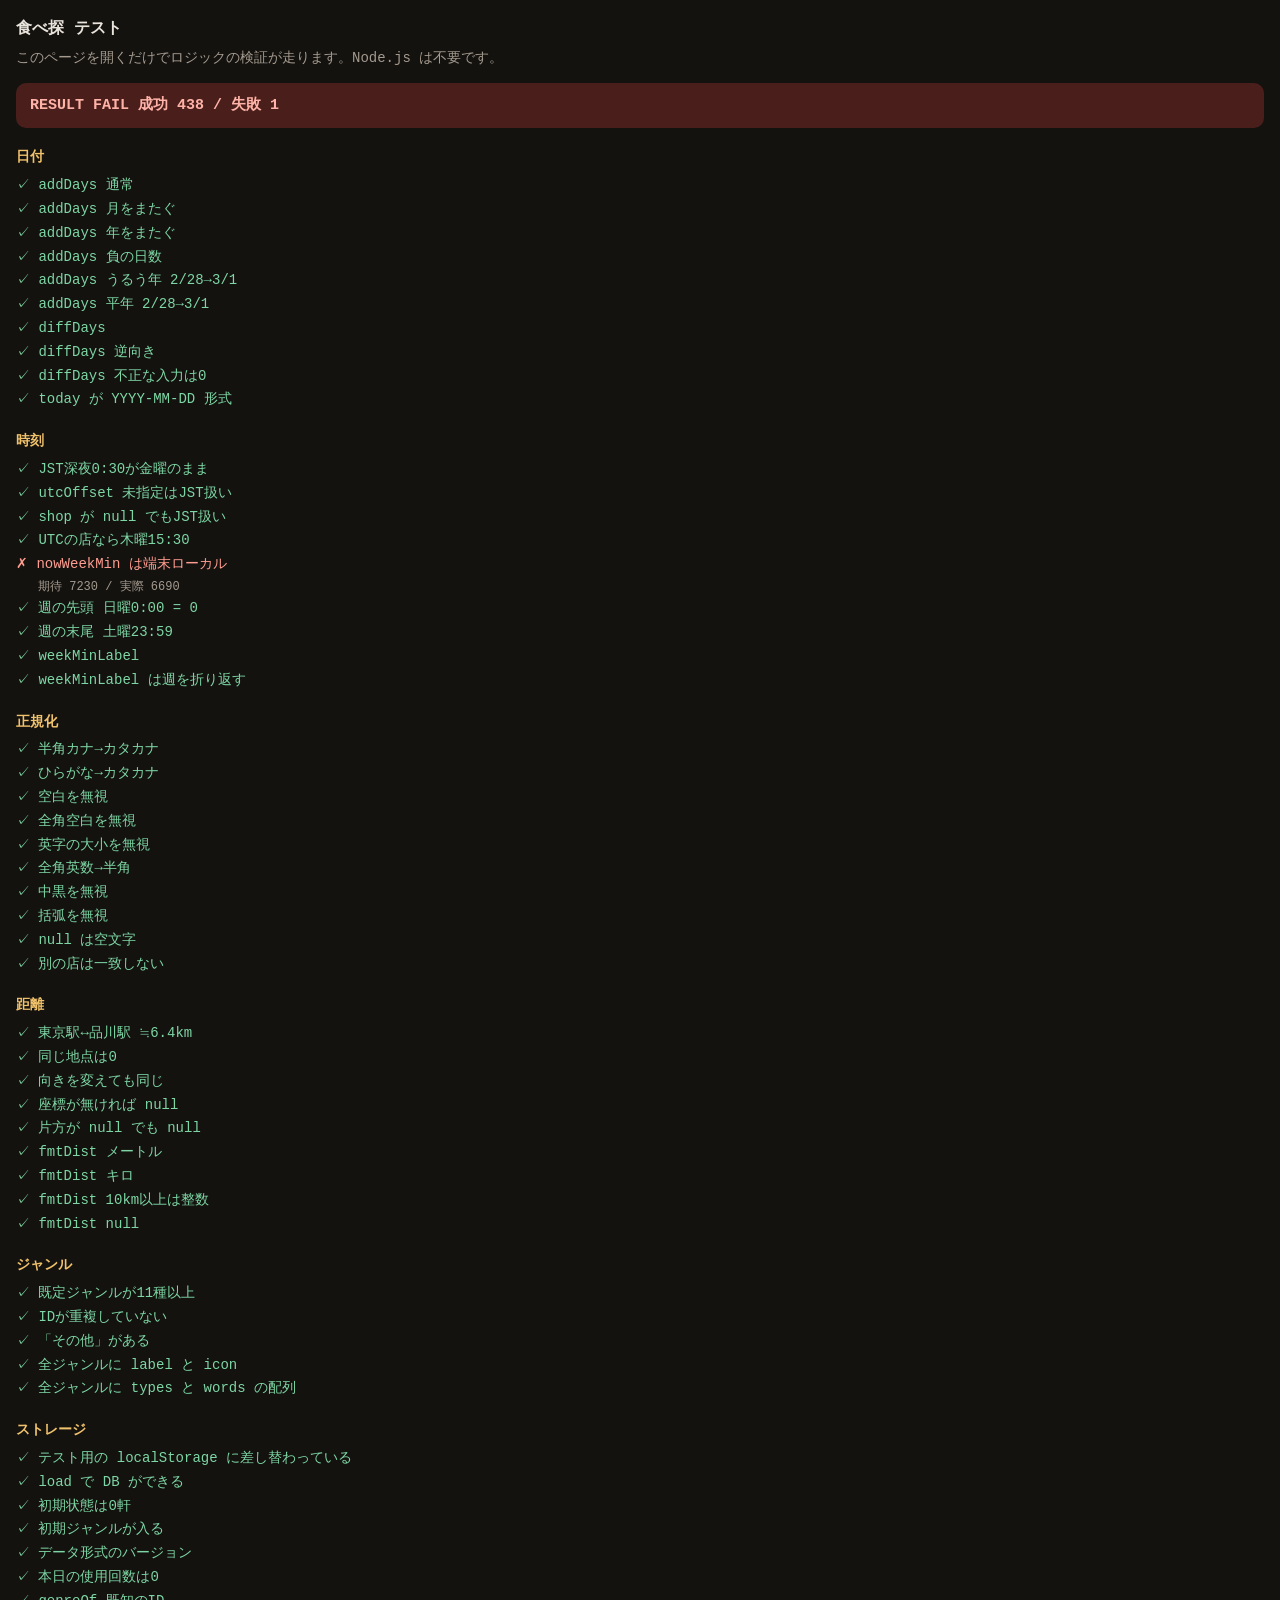
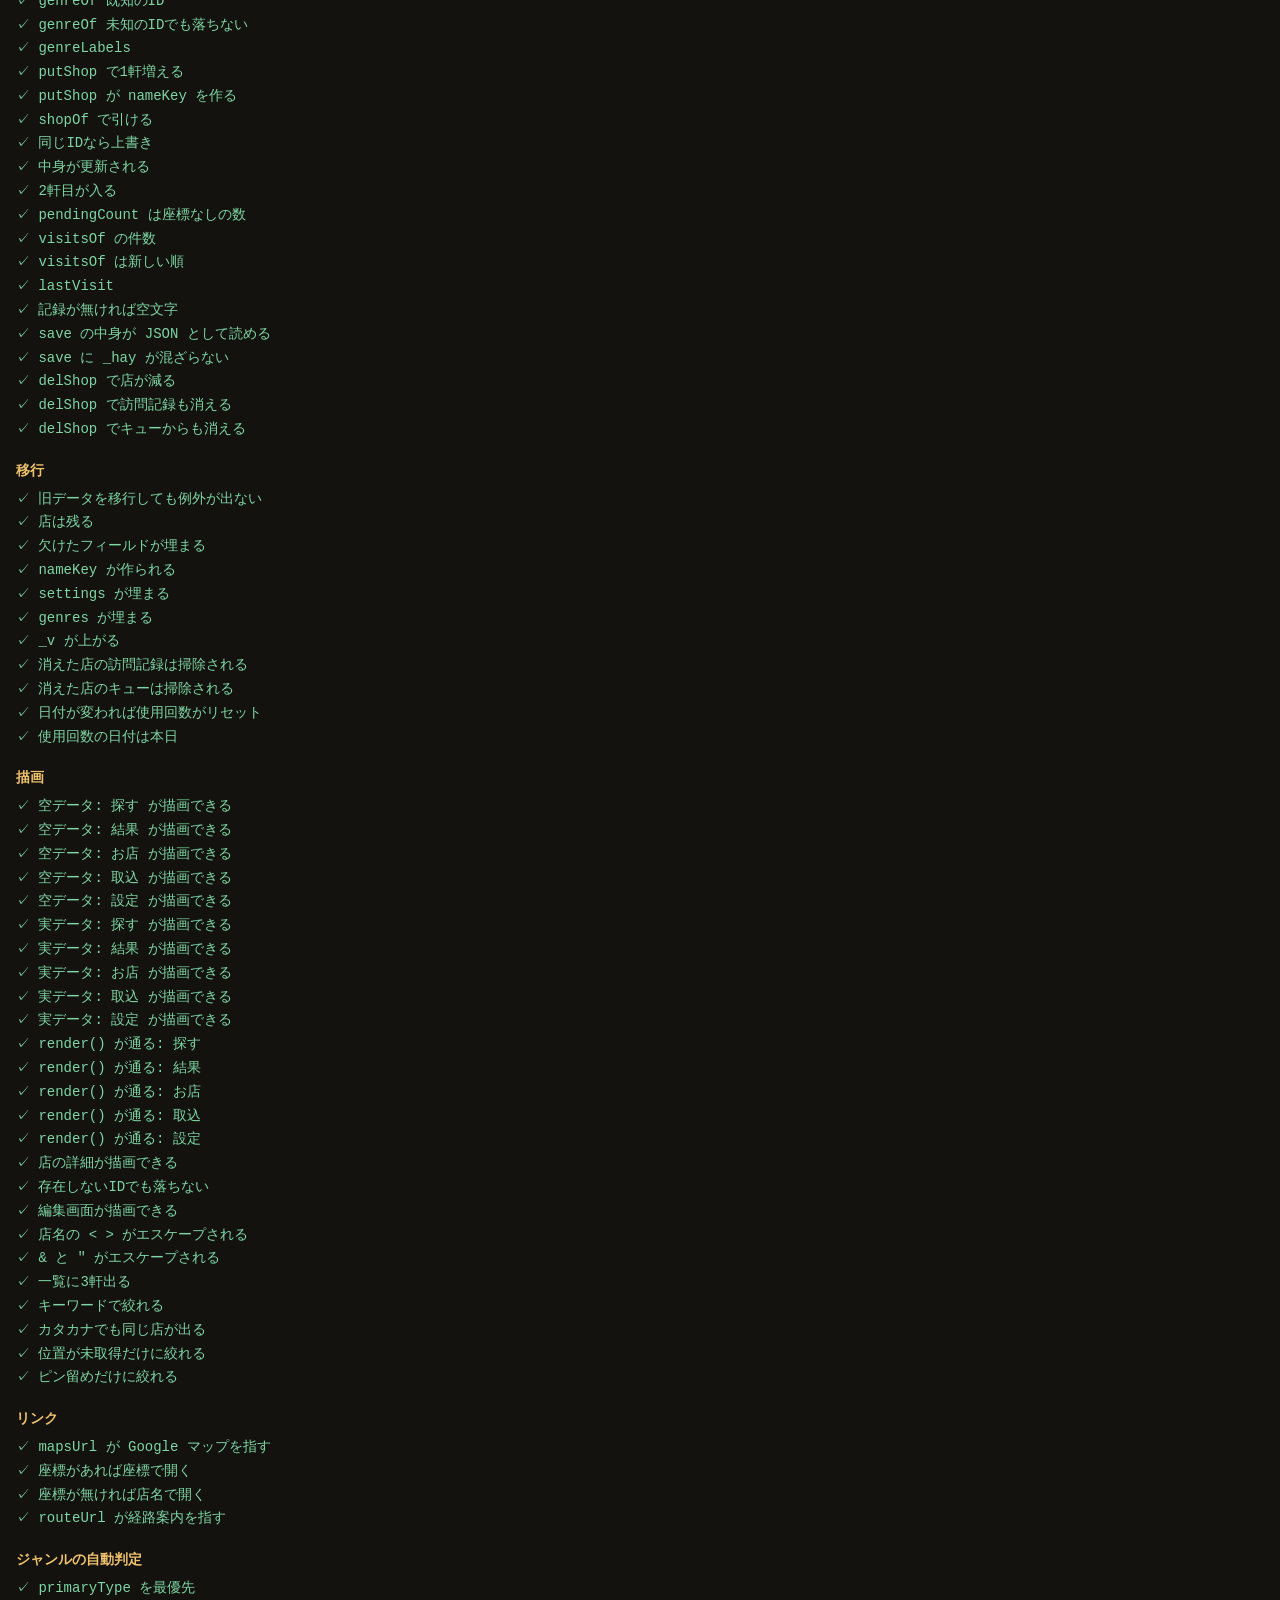
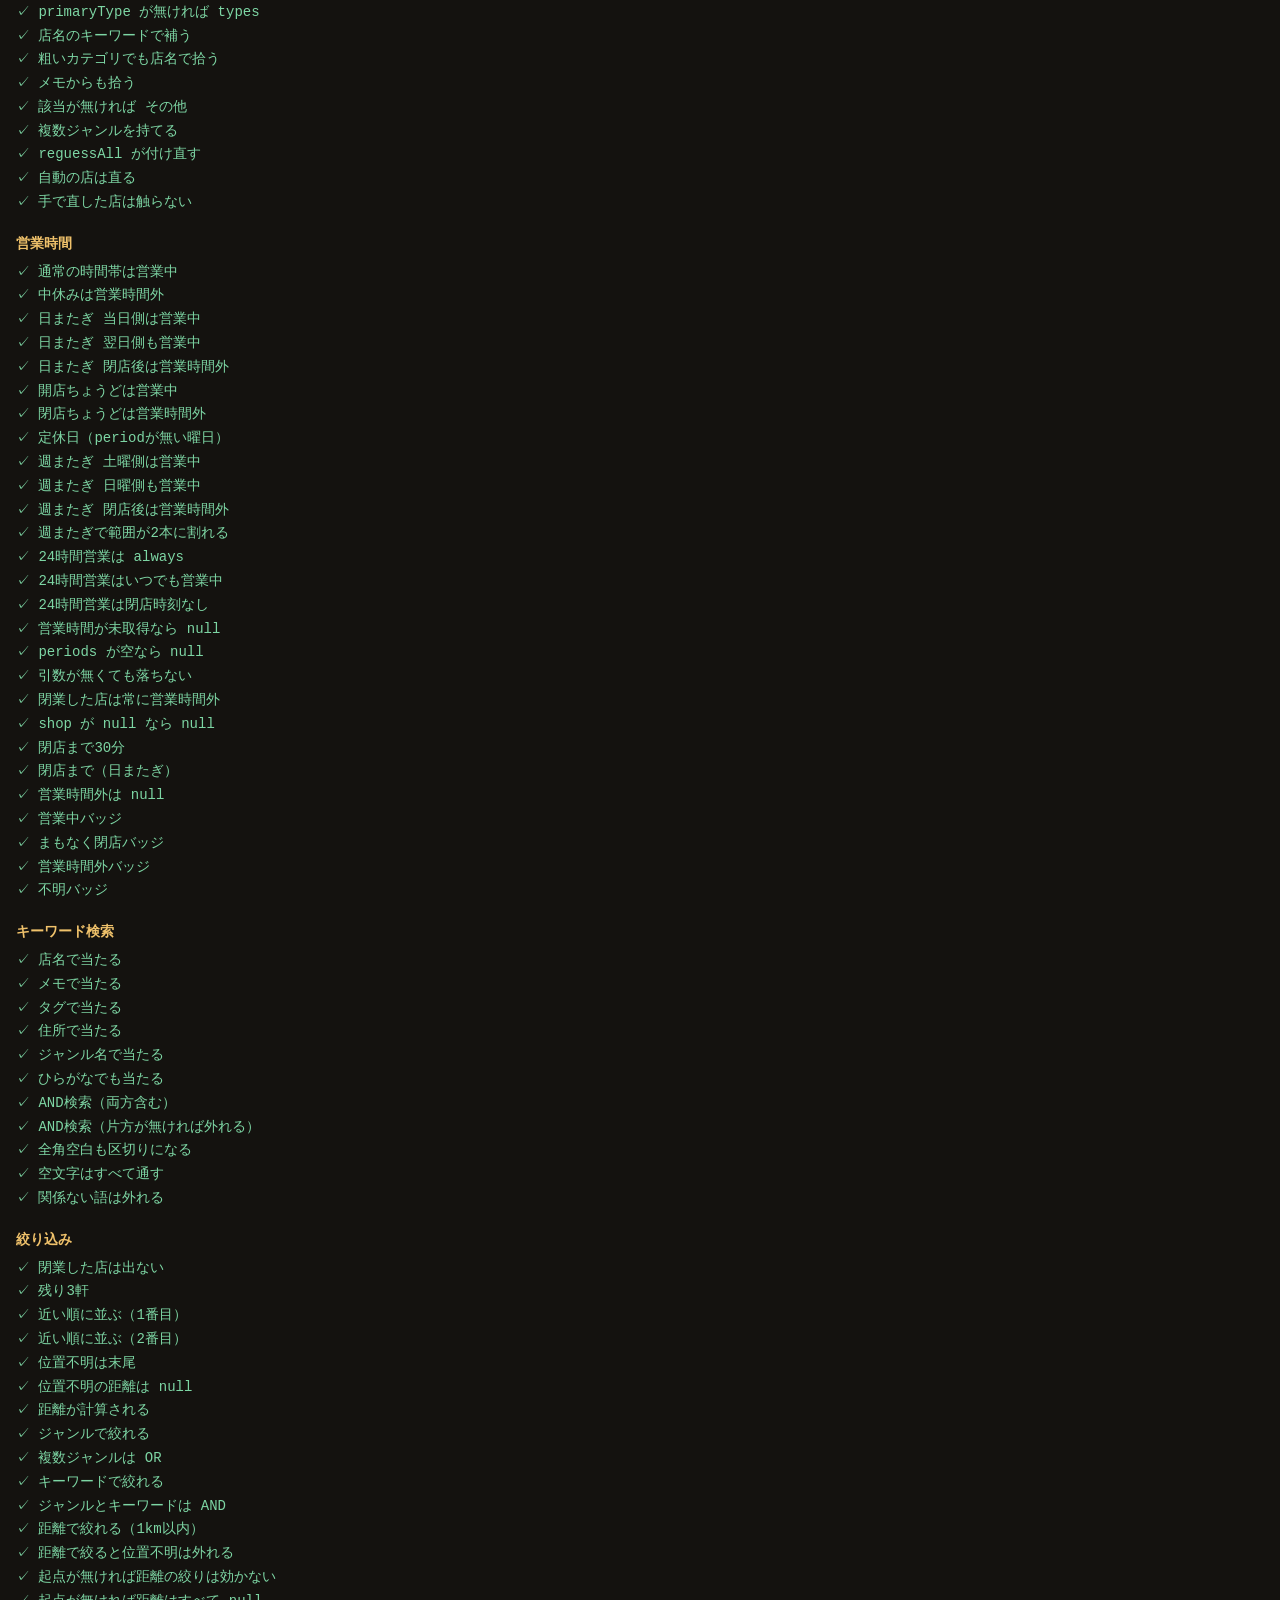
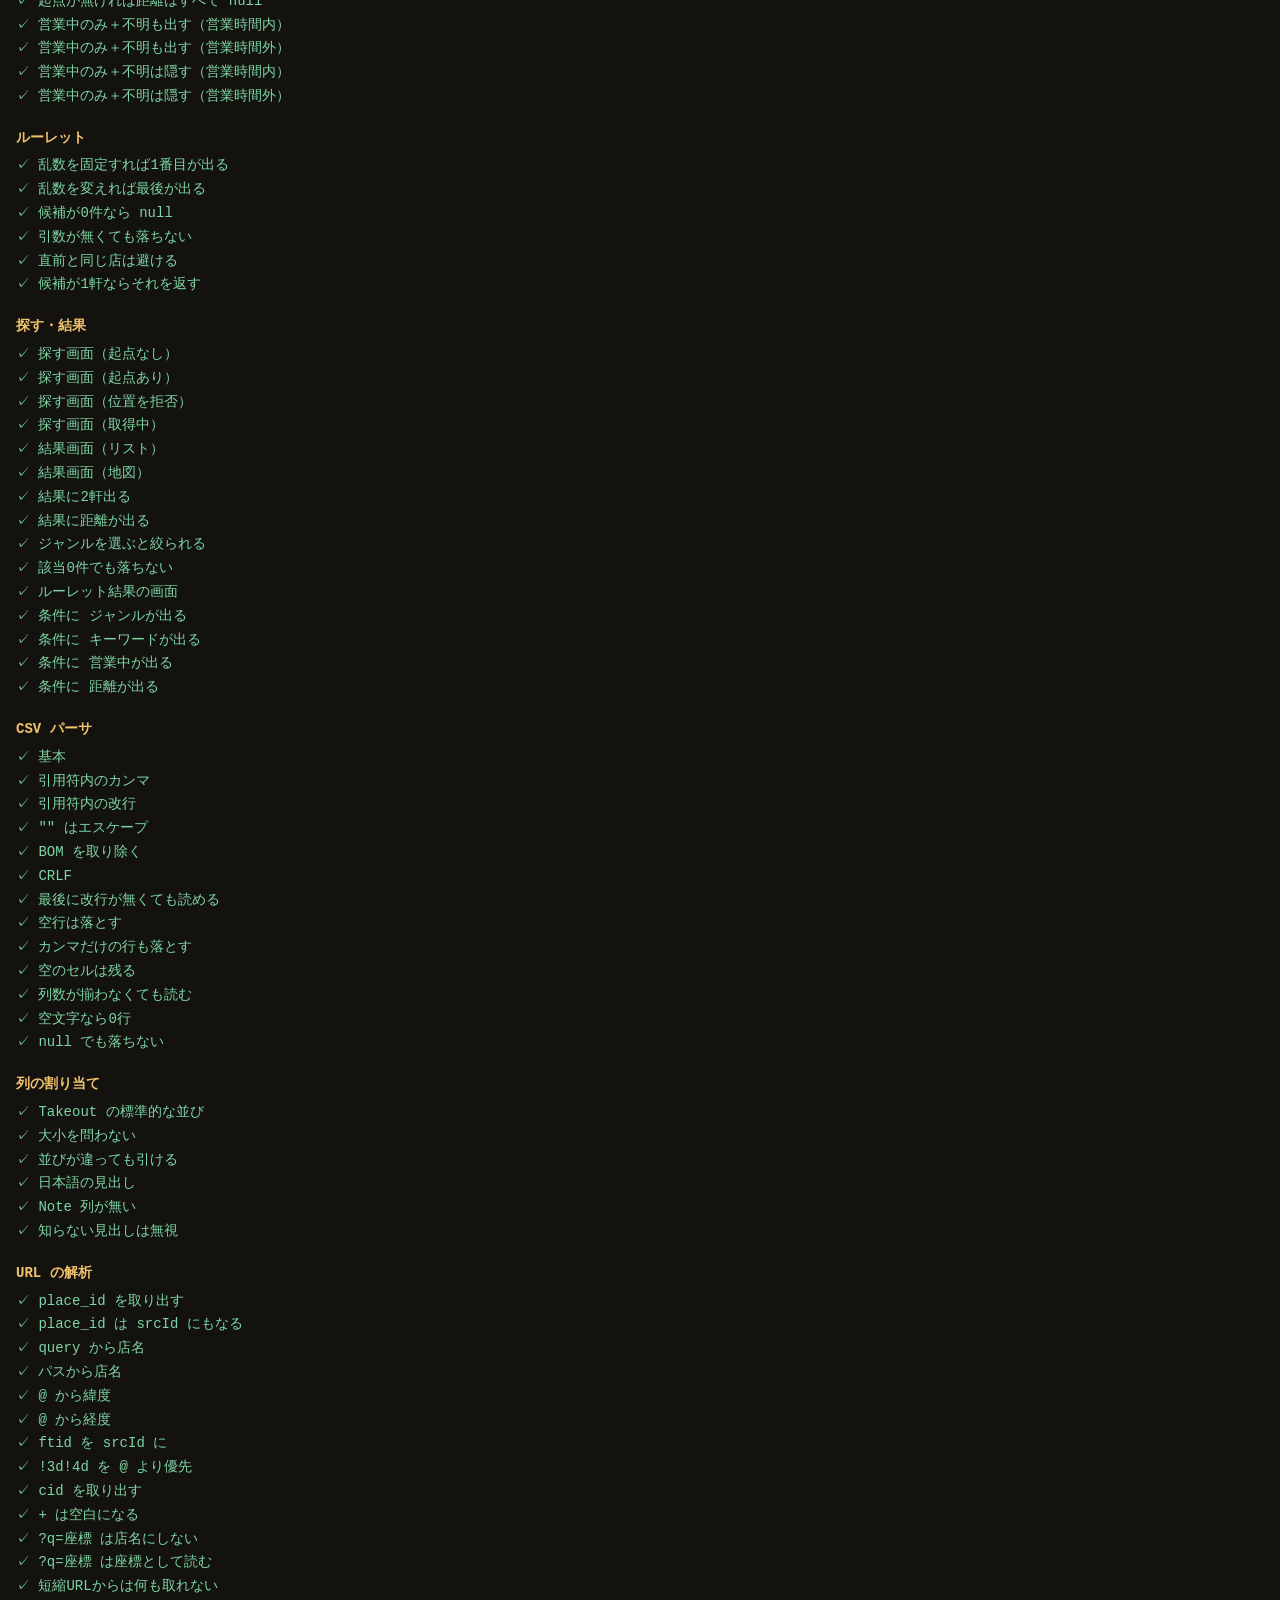
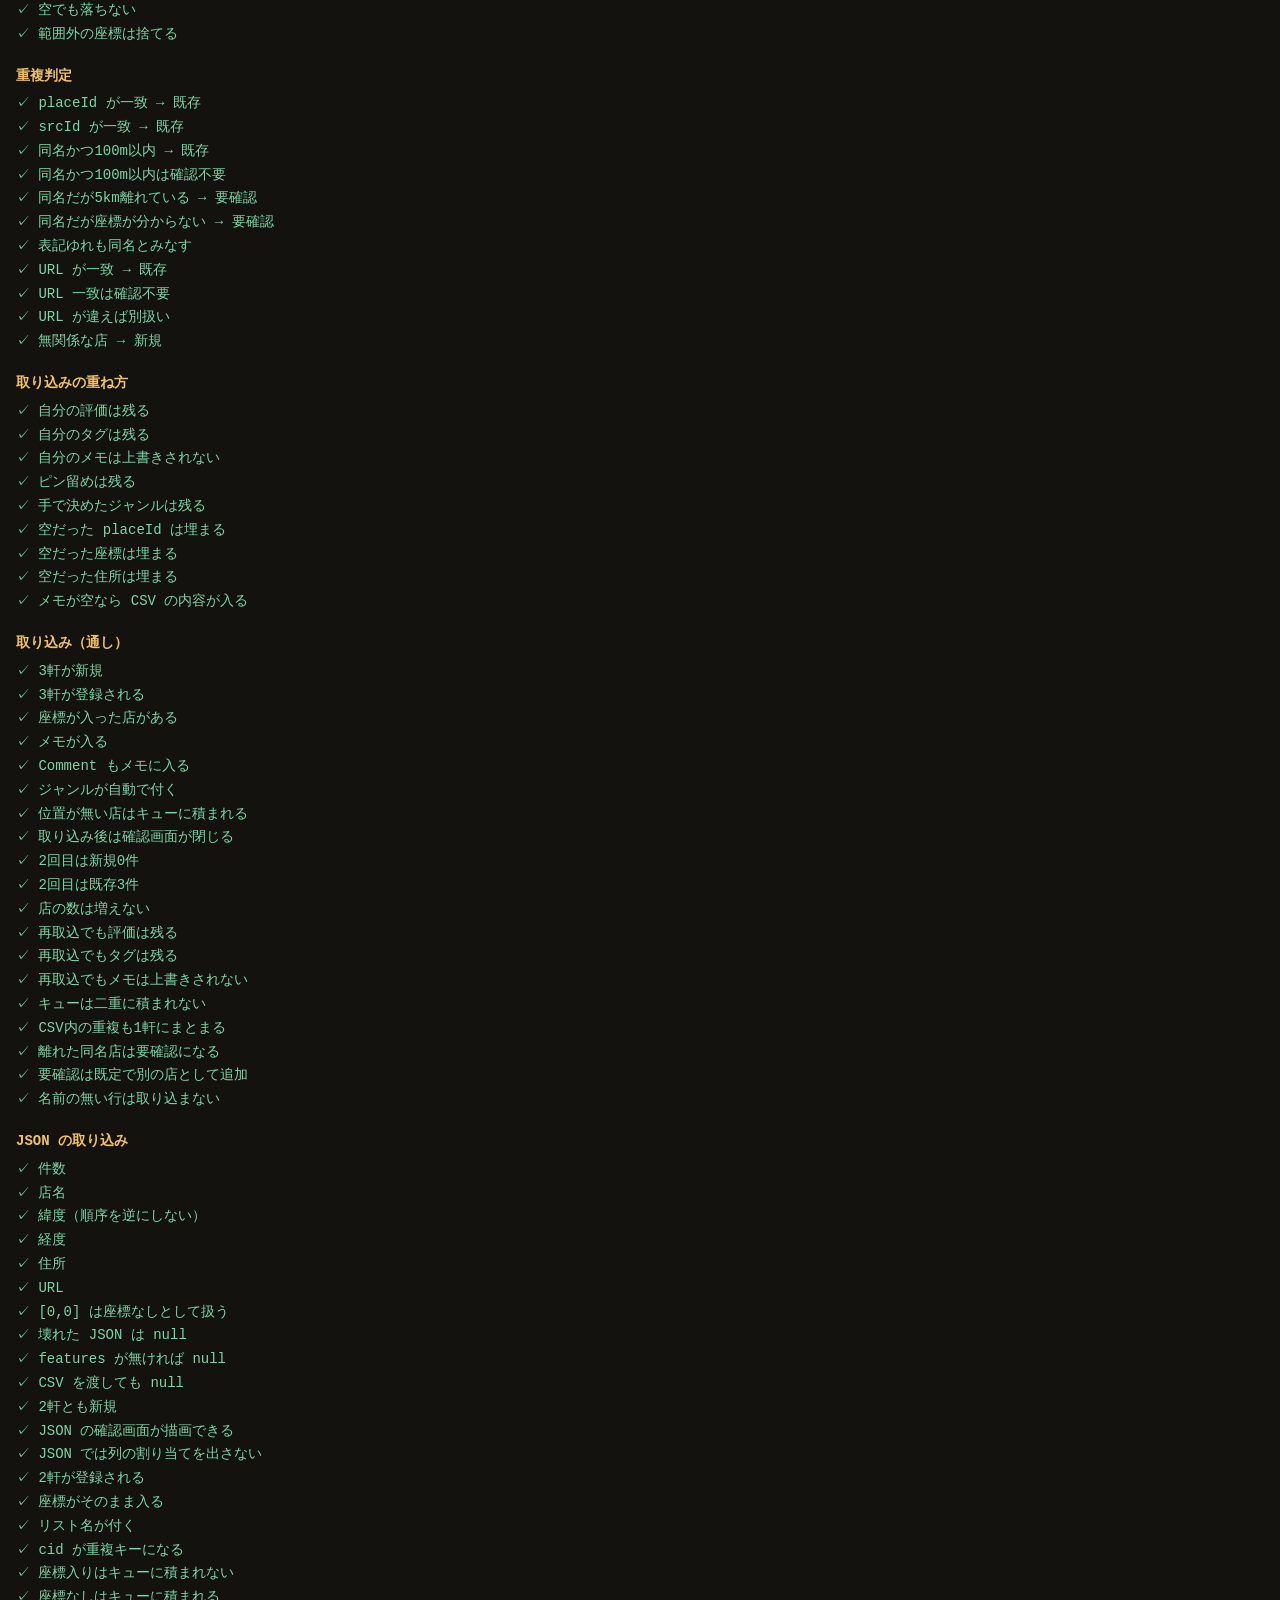
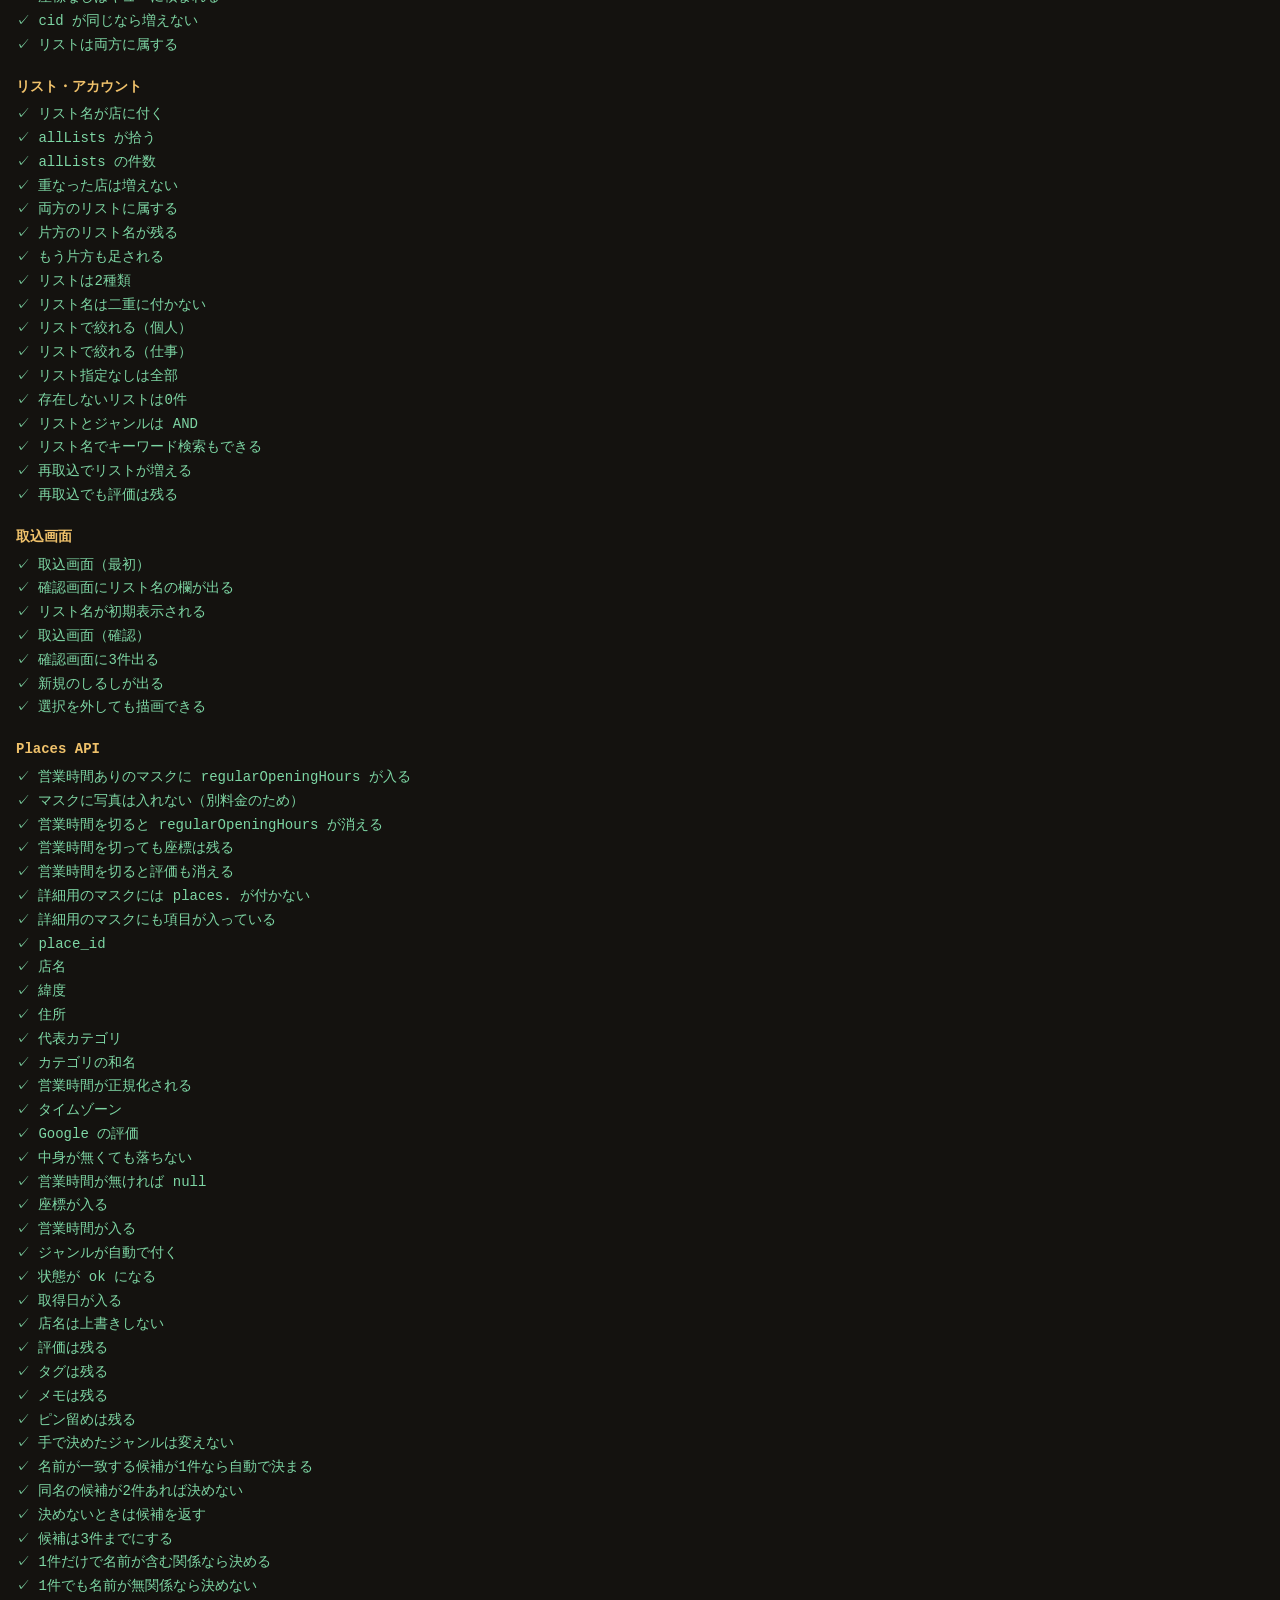
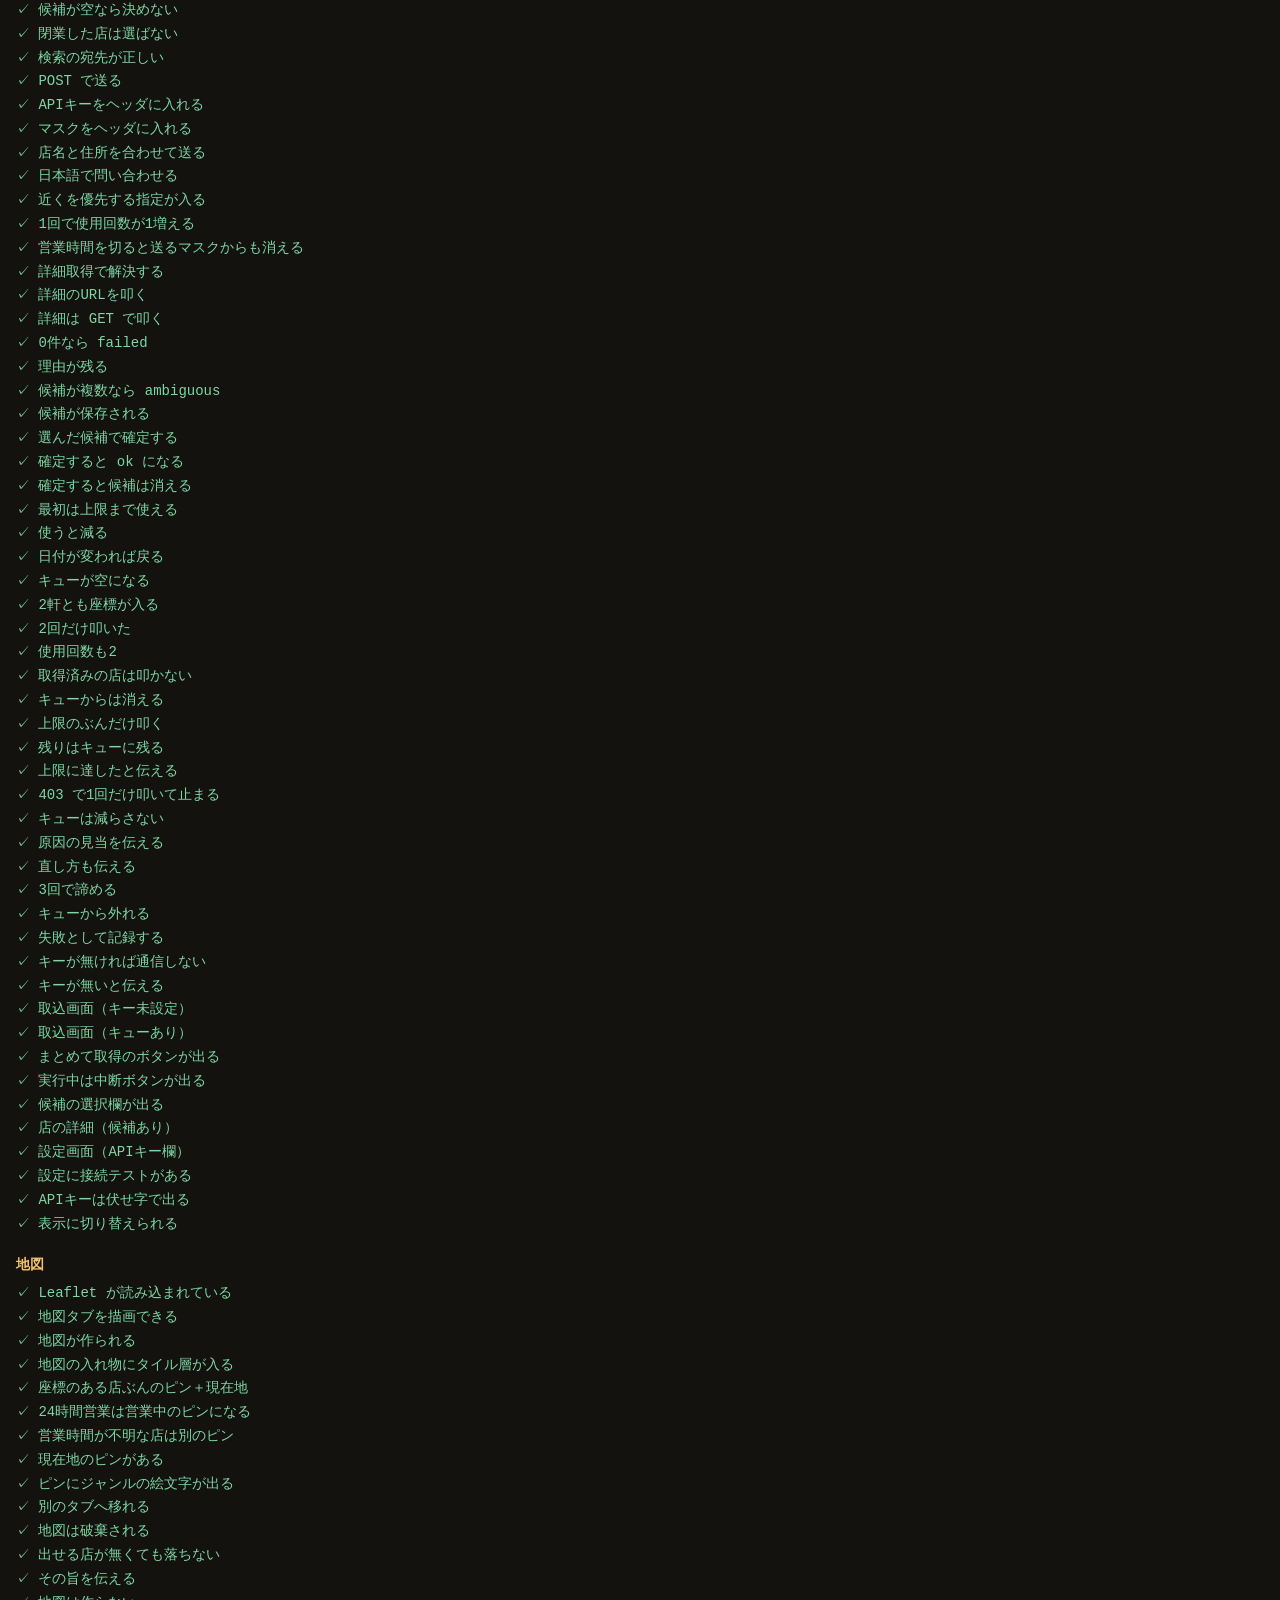
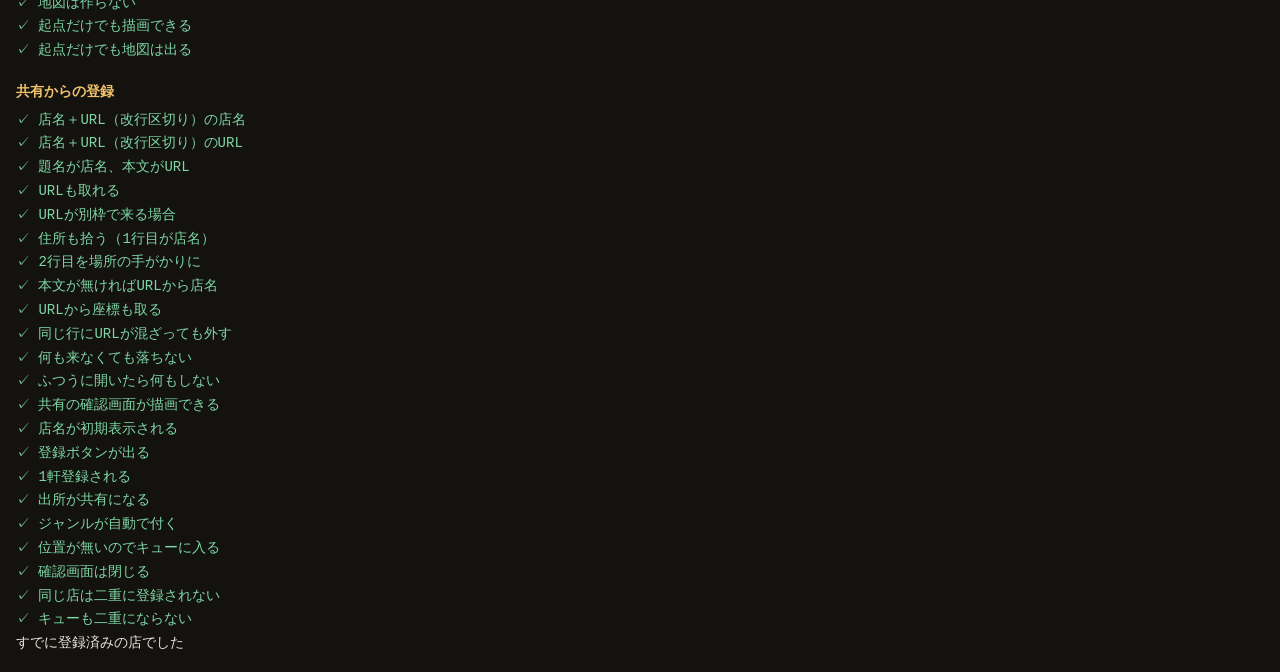
==== tools/test.html @ 62b5db0f "食べ探 初版 お気に入りの飲食店を現在地と食べたい料理から探すPWA。 検索・地図・Takeout取込（CSV/JSON）・Places API連携・共有シート登録。  Co-Authored-By:" ====
<!DOCTYPE html>
<html lang="ja">
<head>
<meta charset="utf-8">
<meta name="viewport" content="width=device-width,initial-scale=1">
<title>食べ探 テスト</title>
<!-- 地図の組み立てを本物どおりに検証するため Leaflet の CSS だけ読み込みます。
     アプリ本体の style.css は、このページの見た目を壊すので読み込みません -->
<link rel="stylesheet" href="../vendor/leaflet/leaflet.css">
<style>
  body{ font:14px/1.7 -apple-system,'Noto Sans JP','Yu Gothic UI',monospace; margin:0; padding:16px;
        background:#14120f; color:#e8e3db; }
  h1{ font-size:16px; margin:0 0 4px; }
  #sum{ position:sticky; top:0; padding:10px 14px; margin:12px 0; border-radius:10px;
        font-size:15px; font-weight:700; background:#2a2621; }
  #sum.ok{ background:#1c4531; color:#8fe0b4; }
  #sum.ng{ background:#4a1f1b; color:#ffb3a8; }
  .sec{ margin:18px 0 4px; color:#f0c26b; font-weight:700; }
  .ok{ color:#7dd6a4; }
  .ng{ color:#ff9d90; }
  .why{ color:#a49a8e; padding-left:22px; font-size:12px; }
  /* 画面外に置くが、地図が正しく組み立てられるよう実寸は与える */
  #stage{ position:absolute; left:-9999px; top:0; width:390px; height:800px; }
  #view{ width:390px; height:600px; }
  #map{ width:390px; height:400px; }   /* style.css を読まないぶんここで実寸を与える */
</style>
</head>
<body>

<h1>食べ探 テスト</h1>
<p style="color:#a49a8e;margin:0">このページを開くだけでロジックの検証が走ります。Node.js は不要です。</p>
<div id="sum">実行中…</div>
<div id="out"></div>

<!-- アプリの render() を本物のDOMに対して動かすための置き場 -->
<div id="stage">
  <header id="hdr"><span id="hdr-info"></span></header>
  <main id="view"></main>
  <nav id="nav"></nav>
</div>

<script>
/* 本番データを壊さないよう、localStorage をこのページ限りのメモリ実装に差し替えます。
   差し替えられなかった場合でも、アプリ側の load()/save() が例外を拾って
   メモリ動作に落ちるため、実データは書き換わりません。 */
window.__mem = {};
(function(){
  const mem = window.__mem;
  const fake = {
    getItem: k => (k in mem ? mem[k] : null),
    setItem: (k, v) => { mem[k] = String(v); },
    removeItem: k => { delete mem[k]; },
    clear: () => { for (const k in mem) delete mem[k]; },
  };
  try{
    Object.defineProperty(window, 'localStorage', { value: fake, configurable: true });
    window.__lsFake = true;
  }catch(e){ window.__lsFake = false; }
})();

/* 位置情報は常に「拒否」を返すようにして、テストの結果を毎回同じにします */
try{
  Object.defineProperty(navigator, 'geolocation', {
    value: { getCurrentPosition: (ok, ng) => ng({ code: 1, message: 'test' }) },
    configurable: true,
  });
}catch(e){}
</script>

<script src="../vendor/leaflet/leaflet.js"></script>

<!-- index.html と同じ順番。ただし 20-boot.js（起動）だけは読み込みません -->
<script src="../js/01-utils.js"></script>
<script src="../js/02-genres.js"></script>
<script src="../js/03-storage.js"></script>
<script src="../js/05-search.js"></script>
<script src="../js/06-router.js"></script>
<script src="../js/07-places.js"></script>
<script src="../js/10-find.js"></script>
<script src="../js/11-result.js"></script>
<script src="../js/12-map.js"></script>
<script src="../js/13-shop.js"></script>
<script src="../js/14-import.js"></script>
<script src="../js/15-settings.js"></script>
<script src="../js/16-share.js"></script>

<script src="./tests.js"></script>
</body>
</html>
---- vendor/leaflet/leaflet.css ----
/* required styles */

.leaflet-pane,
.leaflet-tile,
.leaflet-marker-icon,
.leaflet-marker-shadow,
.leaflet-tile-container,
.leaflet-pane > svg,
.leaflet-pane > canvas,
.leaflet-zoom-box,
.leaflet-image-layer,
.leaflet-layer {
	position: absolute;
	left: 0;
	top: 0;
	}
.leaflet-container {
	overflow: hidden;
	}
.leaflet-tile,
.leaflet-marker-icon,
.leaflet-marker-shadow {
	-webkit-user-select: none;
	   -moz-user-select: none;
	        user-select: none;
	  -webkit-user-drag: none;
	}
/* Prevents IE11 from highlighting tiles in blue */
.leaflet-tile::selection {
	background: transparent;
}
/* Safari renders non-retina tile on retina better with this, but Chrome is worse */
.leaflet-safari .leaflet-tile {
	image-rendering: -webkit-optimize-contrast;
	}
/* hack that prevents hw layers "stretching" when loading new tiles */
.leaflet-safari .leaflet-tile-container {
	width: 1600px;
	height: 1600px;
	-webkit-transform-origin: 0 0;
	}
.leaflet-marker-icon,
.leaflet-marker-shadow {
	display: block;
	}
/* .leaflet-container svg: reset svg max-width decleration shipped in Joomla! (joomla.org) 3.x */
/* .leaflet-container img: map is broken in FF if you have max-width: 100% on tiles */
.leaflet-container .leaflet-overlay-pane svg {
	max-width: none !important;
	max-height: none !important;
	}
.leaflet-container .leaflet-marker-pane img,
.leaflet-container .leaflet-shadow-pane img,
.leaflet-container .leaflet-tile-pane img,
.leaflet-container img.leaflet-image-layer,
.leaflet-container .leaflet-tile {
	max-width: none !important;
	max-height: none !important;
	width: auto;
	padding: 0;
	}

.leaflet-container img.leaflet-tile {
	/* See: https://bugs.chromium.org/p/chromium/issues/detail?id=600120 */
	mix-blend-mode: plus-lighter;
}

.leaflet-container.leaflet-touch-zoom {
	-ms-touch-action: pan-x pan-y;
	touch-action: pan-x pan-y;
	}
.leaflet-container.leaflet-touch-drag {
	-ms-touch-action: pinch-zoom;
	/* Fallback for FF which doesn't support pinch-zoom */
	touch-action: none;
	touch-action: pinch-zoom;
}
.leaflet-container.leaflet-touch-drag.leaflet-touch-zoom {
	-ms-touch-action: none;
	touch-action: none;
}
.leaflet-container {
	-webkit-tap-highlight-color: transparent;
}
.leaflet-container a {
	-webkit-tap-highlight-color: rgba(51, 181, 229, 0.4);
}
.leaflet-tile {
	filter: inherit;
	visibility: hidden;
	}
.leaflet-tile-loaded {
	visibility: inherit;
	}
.leaflet-zoom-box {
	width: 0;
	height: 0;
	-moz-box-sizing: border-box;
	     box-sizing: border-box;
	z-index: 800;
	}
/* workaround for https://bugzilla.mozilla.org/show_bug.cgi?id=888319 */
.leaflet-overlay-pane svg {
	-moz-user-select: none;
	}

.leaflet-pane         { z-index: 400; }

.leaflet-tile-pane    { z-index: 200; }
.leaflet-overlay-pane { z-index: 400; }
.leaflet-shadow-pane  { z-index: 500; }
.leaflet-marker-pane  { z-index: 600; }
.leaflet-tooltip-pane   { z-index: 650; }
.leaflet-popup-pane   { z-index: 700; }

.leaflet-map-pane canvas { z-index: 100; }
.leaflet-map-pane svg    { z-index: 200; }

.leaflet-vml-shape {
	width: 1px;
	height: 1px;
	}
.lvml {
	behavior: url(#default#VML);
	display: inline-block;
	position: absolute;
	}


/* control positioning */

.leaflet-control {
	position: relative;
	z-index: 800;
	pointer-events: visiblePainted; /* IE 9-10 doesn't have auto */
	pointer-events: auto;
	}
.leaflet-top,
.leaflet-bottom {
	position: absolute;
	z-index: 1000;
	pointer-events: none;
	}
.leaflet-top {
	top: 0;
	}
.leaflet-right {
	right: 0;
	}
.leaflet-bottom {
	bottom: 0;
	}
.leaflet-left {
	left: 0;
	}
.leaflet-control {
	float: left;
	clear: both;
	}
.leaflet-right .leaflet-control {
	float: right;
	}
.leaflet-top .leaflet-control {
	margin-top: 10px;
	}
.leaflet-bottom .leaflet-control {
	margin-bottom: 10px;
	}
.leaflet-left .leaflet-control {
	margin-left: 10px;
	}
.leaflet-right .leaflet-control {
	margin-right: 10px;
	}


/* zoom and fade animations */

.leaflet-fade-anim .leaflet-popup {
	opacity: 0;
	-webkit-transition: opacity 0.2s linear;
	   -moz-transition: opacity 0.2s linear;
	        transition: opacity 0.2s linear;
	}
.leaflet-fade-anim .leaflet-map-pane .leaflet-popup {
	opacity: 1;
	}
.leaflet-zoom-animated {
	-webkit-transform-origin: 0 0;
	    -ms-transform-origin: 0 0;
	        transform-origin: 0 0;
	}
svg.leaflet-zoom-animated {
	will-change: transform;
}

.leaflet-zoom-anim .leaflet-zoom-animated {
	-webkit-transition: -webkit-transform 0.25s cubic-bezier(0,0,0.25,1);
	   -moz-transition:    -moz-transform 0.25s cubic-bezier(0,0,0.25,1);
	        transition:         transform 0.25s cubic-bezier(0,0,0.25,1);
	}
.leaflet-zoom-anim .leaflet-tile,
.leaflet-pan-anim .leaflet-tile {
	-webkit-transition: none;
	   -moz-transition: none;
	        transition: none;
	}

.leaflet-zoom-anim .leaflet-zoom-hide {
	visibility: hidden;
	}


/* cursors */

.leaflet-interactive {
	cursor: pointer;
	}
.leaflet-grab {
	cursor: -webkit-grab;
	cursor:    -moz-grab;
	cursor:         grab;
	}
.leaflet-crosshair,
.leaflet-crosshair .leaflet-interactive {
	cursor: crosshair;
	}
.leaflet-popup-pane,
.leaflet-control {
	cursor: auto;
	}
.leaflet-dragging .leaflet-grab,
.leaflet-dragging .leaflet-grab .leaflet-interactive,
.leaflet-dragging .leaflet-marker-draggable {
	cursor: move;
	cursor: -webkit-grabbing;
	cursor:    -moz-grabbing;
	cursor:         grabbing;
	}

/* marker & overlays interactivity */
.leaflet-marker-icon,
.leaflet-marker-shadow,
.leaflet-image-layer,
.leaflet-pane > svg path,
.leaflet-tile-container {
	pointer-events: none;
	}

.leaflet-marker-icon.leaflet-interactive,
.leaflet-image-layer.leaflet-interactive,
.leaflet-pane > svg path.leaflet-interactive,
svg.leaflet-image-layer.leaflet-interactive path {
	pointer-events: visiblePainted; /* IE 9-10 doesn't have auto */
	pointer-events: auto;
	}

/* visual tweaks */

.leaflet-container {
	background: #ddd;
	outline-offset: 1px;
	}
.leaflet-container a {
	color: #0078A8;
	}
.leaflet-zoom-box {
	border: 2px dotted #38f;
	background: rgba(255,255,255,0.5);
	}


/* general typography */
.leaflet-container {
	font-family: "Helvetica Neue", Arial, Helvetica, sans-serif;
	font-size: 12px;
	font-size: 0.75rem;
	line-height: 1.5;
	}


/* general toolbar styles */

.leaflet-bar {
	box-shadow: 0 1px 5px rgba(0,0,0,0.65);
	border-radius: 4px;
	}
.leaflet-bar a {
	background-color: #fff;
	border-bottom: 1px solid #ccc;
	width: 26px;
	height: 26px;
	line-height: 26px;
	display: block;
	text-align: center;
	text-decoration: none;
	color: black;
	}
.leaflet-bar a,
.leaflet-control-layers-toggle {
	background-position: 50% 50%;
	background-repeat: no-repeat;
	display: block;
	}
.leaflet-bar a:hover,
.leaflet-bar a:focus {
	background-color: #f4f4f4;
	}
.leaflet-bar a:first-child {
	border-top-left-radius: 4px;
	border-top-right-radius: 4px;
	}
.leaflet-bar a:last-child {
	border-bottom-left-radius: 4px;
	border-bottom-right-radius: 4px;
	border-bottom: none;
	}
.leaflet-bar a.leaflet-disabled {
	cursor: default;
	background-color: #f4f4f4;
	color: #bbb;
	}

.leaflet-touch .leaflet-bar a {
	width: 30px;
	height: 30px;
	line-height: 30px;
	}
.leaflet-touch .leaflet-bar a:first-child {
	border-top-left-radius: 2px;
	border-top-right-radius: 2px;
	}
.leaflet-touch .leaflet-bar a:last-child {
	border-bottom-left-radius: 2px;
	border-bottom-right-radius: 2px;
	}

/* zoom control */

.leaflet-control-zoom-in,
.leaflet-control-zoom-out {
	font: bold 18px 'Lucida Console', Monaco, monospace;
	text-indent: 1px;
	}

.leaflet-touch .leaflet-control-zoom-in, .leaflet-touch .leaflet-control-zoom-out  {
	font-size: 22px;
	}


/* layers control */

.leaflet-control-layers {
	box-shadow: 0 1px 5px rgba(0,0,0,0.4);
	background: #fff;
	border-radius: 5px;
	}
.leaflet-control-layers-toggle {
	background-image: url(images/layers.png);
	width: 36px;
	height: 36px;
	}
.leaflet-retina .leaflet-control-layers-toggle {
	background-image: url(images/layers-2x.png);
	background-size: 26px 26px;
	}
.leaflet-touch .leaflet-control-layers-toggle {
	width: 44px;
	height: 44px;
	}
.leaflet-control-layers .leaflet-control-layers-list,
.leaflet-control-layers-expanded .leaflet-control-layers-toggle {
	display: none;
	}
.leaflet-control-layers-expanded .leaflet-control-layers-list {
	display: block;
	position: relative;
	}
.leaflet-control-layers-expanded {
	padding: 6px 10px 6px 6px;
	color: #333;
	background: #fff;
	}
.leaflet-control-layers-scrollbar {
	overflow-y: scroll;
	overflow-x: hidden;
	padding-right: 5px;
	}
.leaflet-control-layers-selector {
	margin-top: 2px;
	position: relative;
	top: 1px;
	}
.leaflet-control-layers label {
	display: block;
	font-size: 13px;
	font-size: 1.08333em;
	}
.leaflet-control-layers-separator {
	height: 0;
	border-top: 1px solid #ddd;
	margin: 5px -10px 5px -6px;
	}

/* Default icon URLs */
.leaflet-default-icon-path { /* used only in path-guessing heuristic, see L.Icon.Default */
	background-image: url(images/marker-icon.png);
	}


/* attribution and scale controls */

.leaflet-container .leaflet-control-attribution {
	background: #fff;
	background: rgba(255, 255, 255, 0.8);
	margin: 0;
	}
.leaflet-control-attribution,
.leaflet-control-scale-line {
	padding: 0 5px;
	color: #333;
	line-height: 1.4;
	}
.leaflet-control-attribution a {
	text-decoration: none;
	}
.leaflet-control-attribution a:hover,
.leaflet-control-attribution a:focus {
	text-decoration: underline;
	}
.leaflet-attribution-flag {
	display: inline !important;
	vertical-align: baseline !important;
	width: 1em;
	height: 0.6669em;
	}
.leaflet-left .leaflet-control-scale {
	margin-left: 5px;
	}
.leaflet-bottom .leaflet-control-scale {
	margin-bottom: 5px;
	}
.leaflet-control-scale-line {
	border: 2px solid #777;
	border-top: none;
	line-height: 1.1;
	padding: 2px 5px 1px;
	white-space: nowrap;
	-moz-box-sizing: border-box;
	     box-sizing: border-box;
	background: rgba(255, 255, 255, 0.8);
	text-shadow: 1px 1px #fff;
	}
.leaflet-control-scale-line:not(:first-child) {
	border-top: 2px solid #777;
	border-bottom: none;
	margin-top: -2px;
	}
.leaflet-control-scale-line:not(:first-child):not(:last-child) {
	border-bottom: 2px solid #777;
	}

.leaflet-touch .leaflet-control-attribution,
.leaflet-touch .leaflet-control-layers,
.leaflet-touch .leaflet-bar {
	box-shadow: none;
	}
.leaflet-touch .leaflet-control-layers,
.leaflet-touch .leaflet-bar {
	border: 2px solid rgba(0,0,0,0.2);
	background-clip: padding-box;
	}


/* popup */

.leaflet-popup {
	position: absolute;
	text-align: center;
	margin-bottom: 20px;
	}
.leaflet-popup-content-wrapper {
	padding: 1px;
	text-align: left;
	border-radius: 12px;
	}
.leaflet-popup-content {
	margin: 13px 24px 13px 20px;
	line-height: 1.3;
	font-size: 13px;
	font-size: 1.08333em;
	min-height: 1px;
	}
.leaflet-popup-content p {
	margin: 17px 0;
	margin: 1.3em 0;
	}
.leaflet-popup-tip-container {
	width: 40px;
	height: 20px;
	position: absolute;
	left: 50%;
	margin-top: -1px;
	margin-left: -20px;
	overflow: hidden;
	pointer-events: none;
	}
.leaflet-popup-tip {
	width: 17px;
	height: 17px;
	padding: 1px;

	margin: -10px auto 0;
	pointer-events: auto;

	-webkit-transform: rotate(45deg);
	   -moz-transform: rotate(45deg);
	    -ms-transform: rotate(45deg);
	        transform: rotate(45deg);
	}
.leaflet-popup-content-wrapper,
.leaflet-popup-tip {
	background: white;
	color: #333;
	box-shadow: 0 3px 14px rgba(0,0,0,0.4);
	}
.leaflet-container a.leaflet-popup-close-button {
	position: absolute;
	top: 0;
	right: 0;
	border: none;
	text-align: center;
	width: 24px;
	height: 24px;
	font: 16px/24px Tahoma, Verdana, sans-serif;
	color: #757575;
	text-decoration: none;
	background: transparent;
	}
.leaflet-container a.leaflet-popup-close-button:hover,
.leaflet-container a.leaflet-popup-close-button:focus {
	color: #585858;
	}
.leaflet-popup-scrolled {
	overflow: auto;
	}

.leaflet-oldie .leaflet-popup-content-wrapper {
	-ms-zoom: 1;
	}
.leaflet-oldie .leaflet-popup-tip {
	width: 24px;
	margin: 0 auto;

	-ms-filter: "progid:DXImageTransform.Microsoft.Matrix(M11=0.70710678, M12=0.70710678, M21=-0.70710678, M22=0.70710678)";
	filter: progid:DXImageTransform.Microsoft.Matrix(M11=0.70710678, M12=0.70710678, M21=-0.70710678, M22=0.70710678);
	}

.leaflet-oldie .leaflet-control-zoom,
.leaflet-oldie .leaflet-control-layers,
.leaflet-oldie .leaflet-popup-content-wrapper,
.leaflet-oldie .leaflet-popup-tip {
	border: 1px solid #999;
	}


/* div icon */

.leaflet-div-icon {
	background: #fff;
	border: 1px solid #666;
	}


/* Tooltip */
/* Base styles for the element that has a tooltip */
.leaflet-tooltip {
	position: absolute;
	padding: 6px;
	background-color: #fff;
	border: 1px solid #fff;
	border-radius: 3px;
	color: #222;
	white-space: nowrap;
	-webkit-user-select: none;
	-moz-user-select: none;
	-ms-user-select: none;
	user-select: none;
	pointer-events: none;
	box-shadow: 0 1px 3px rgba(0,0,0,0.4);
	}
.leaflet-tooltip.leaflet-interactive {
	cursor: pointer;
	pointer-events: auto;
	}
.leaflet-tooltip-top:before,
.leaflet-tooltip-bottom:before,
.leaflet-tooltip-left:before,
.leaflet-tooltip-right:before {
	position: absolute;
	pointer-events: none;
	border: 6px solid transparent;
	background: transparent;
	content: "";
	}

/* Directions */

.leaflet-tooltip-bottom {
	margin-top: 6px;
}
.leaflet-tooltip-top {
	margin-top: -6px;
}
.leaflet-tooltip-bottom:before,
.leaflet-tooltip-top:before {
	left: 50%;
	margin-left: -6px;
	}
.leaflet-tooltip-top:before {
	bottom: 0;
	margin-bottom: -12px;
	border-top-color: #fff;
	}
.leaflet-tooltip-bottom:before {
	top: 0;
	margin-top: -12px;
	margin-left: -6px;
	border-bottom-color: #fff;
	}
.leaflet-tooltip-left {
	margin-left: -6px;
}
.leaflet-tooltip-right {
	margin-left: 6px;
}
.leaflet-tooltip-left:before,
.leaflet-tooltip-right:before {
	top: 50%;
	margin-top: -6px;
	}
.leaflet-tooltip-left:before {
	right: 0;
	margin-right: -12px;
	border-left-color: #fff;
	}
.leaflet-tooltip-right:before {
	left: 0;
	margin-left: -12px;
	border-right-color: #fff;
	}

/* Printing */

@media print {
	/* Prevent printers from removing background-images of controls. */
	.leaflet-control {
		-webkit-print-color-adjust: exact;
		print-color-adjust: exact;
		}
	}
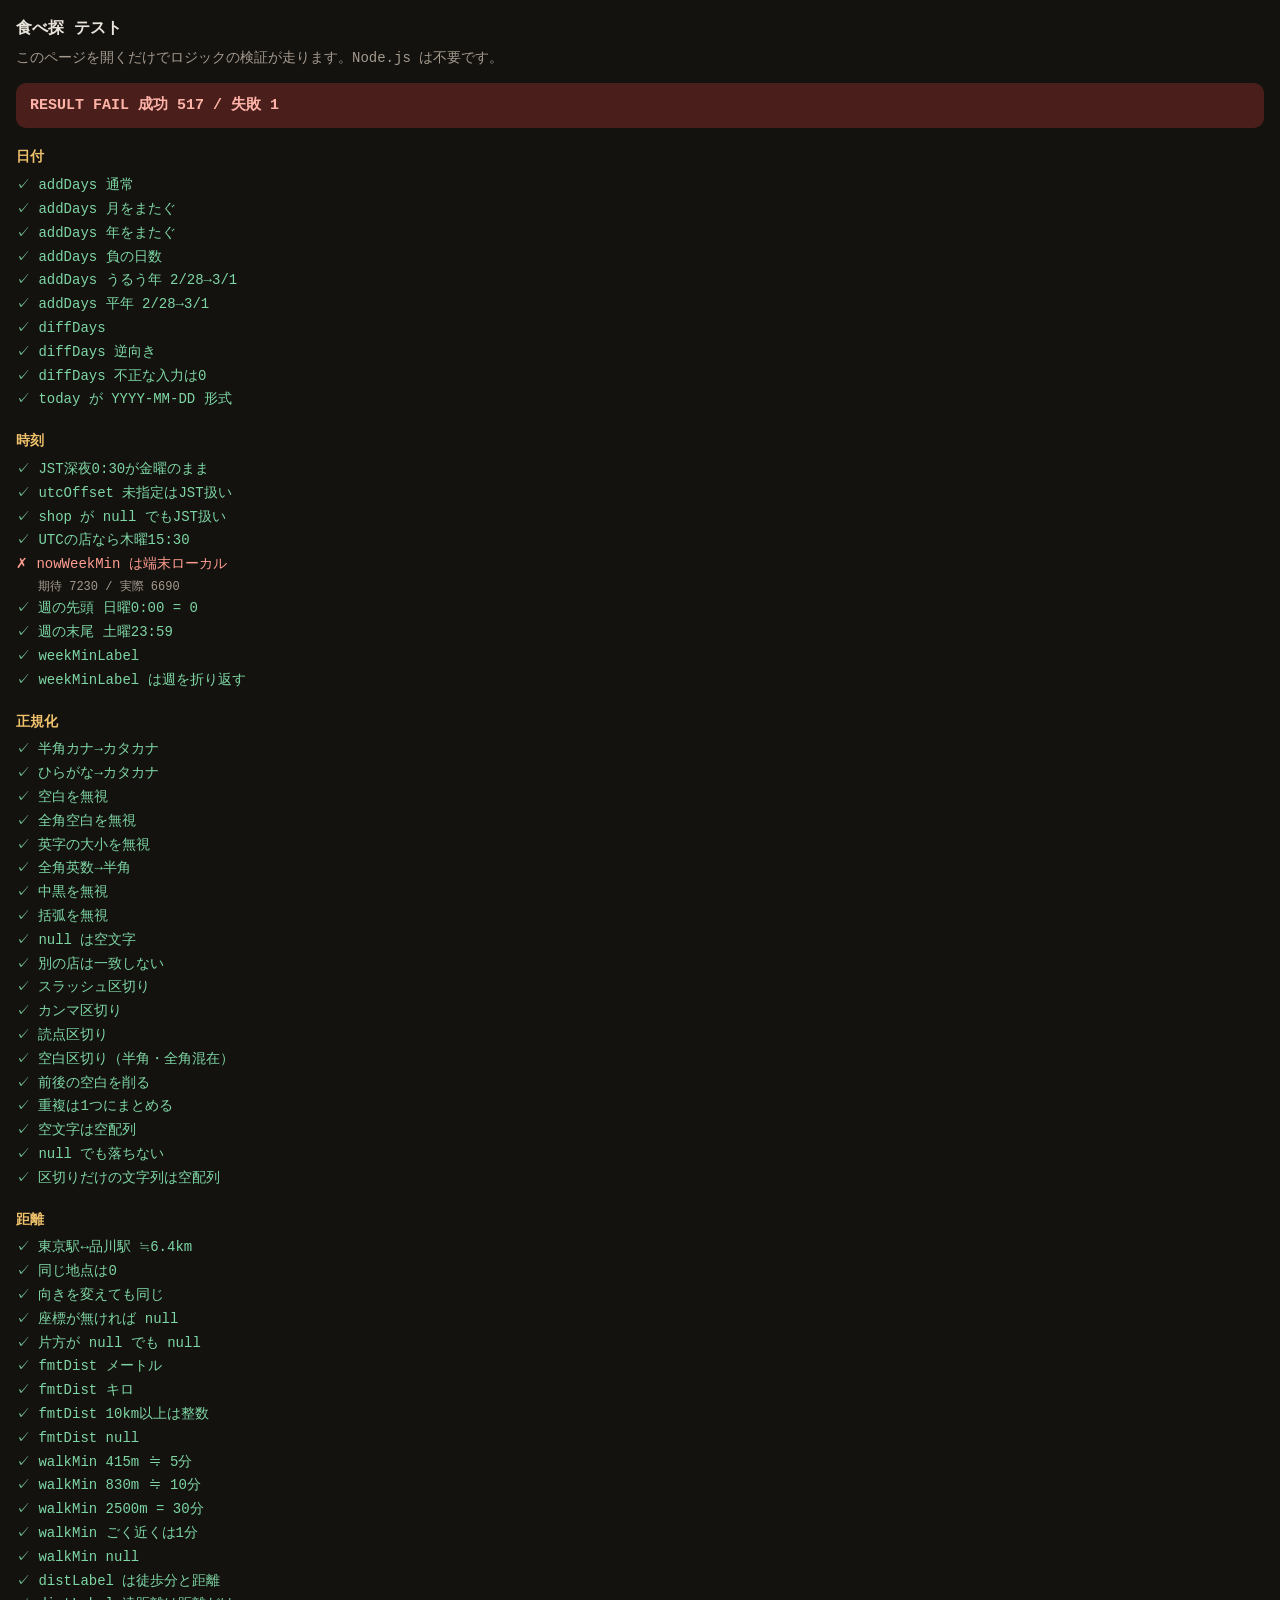
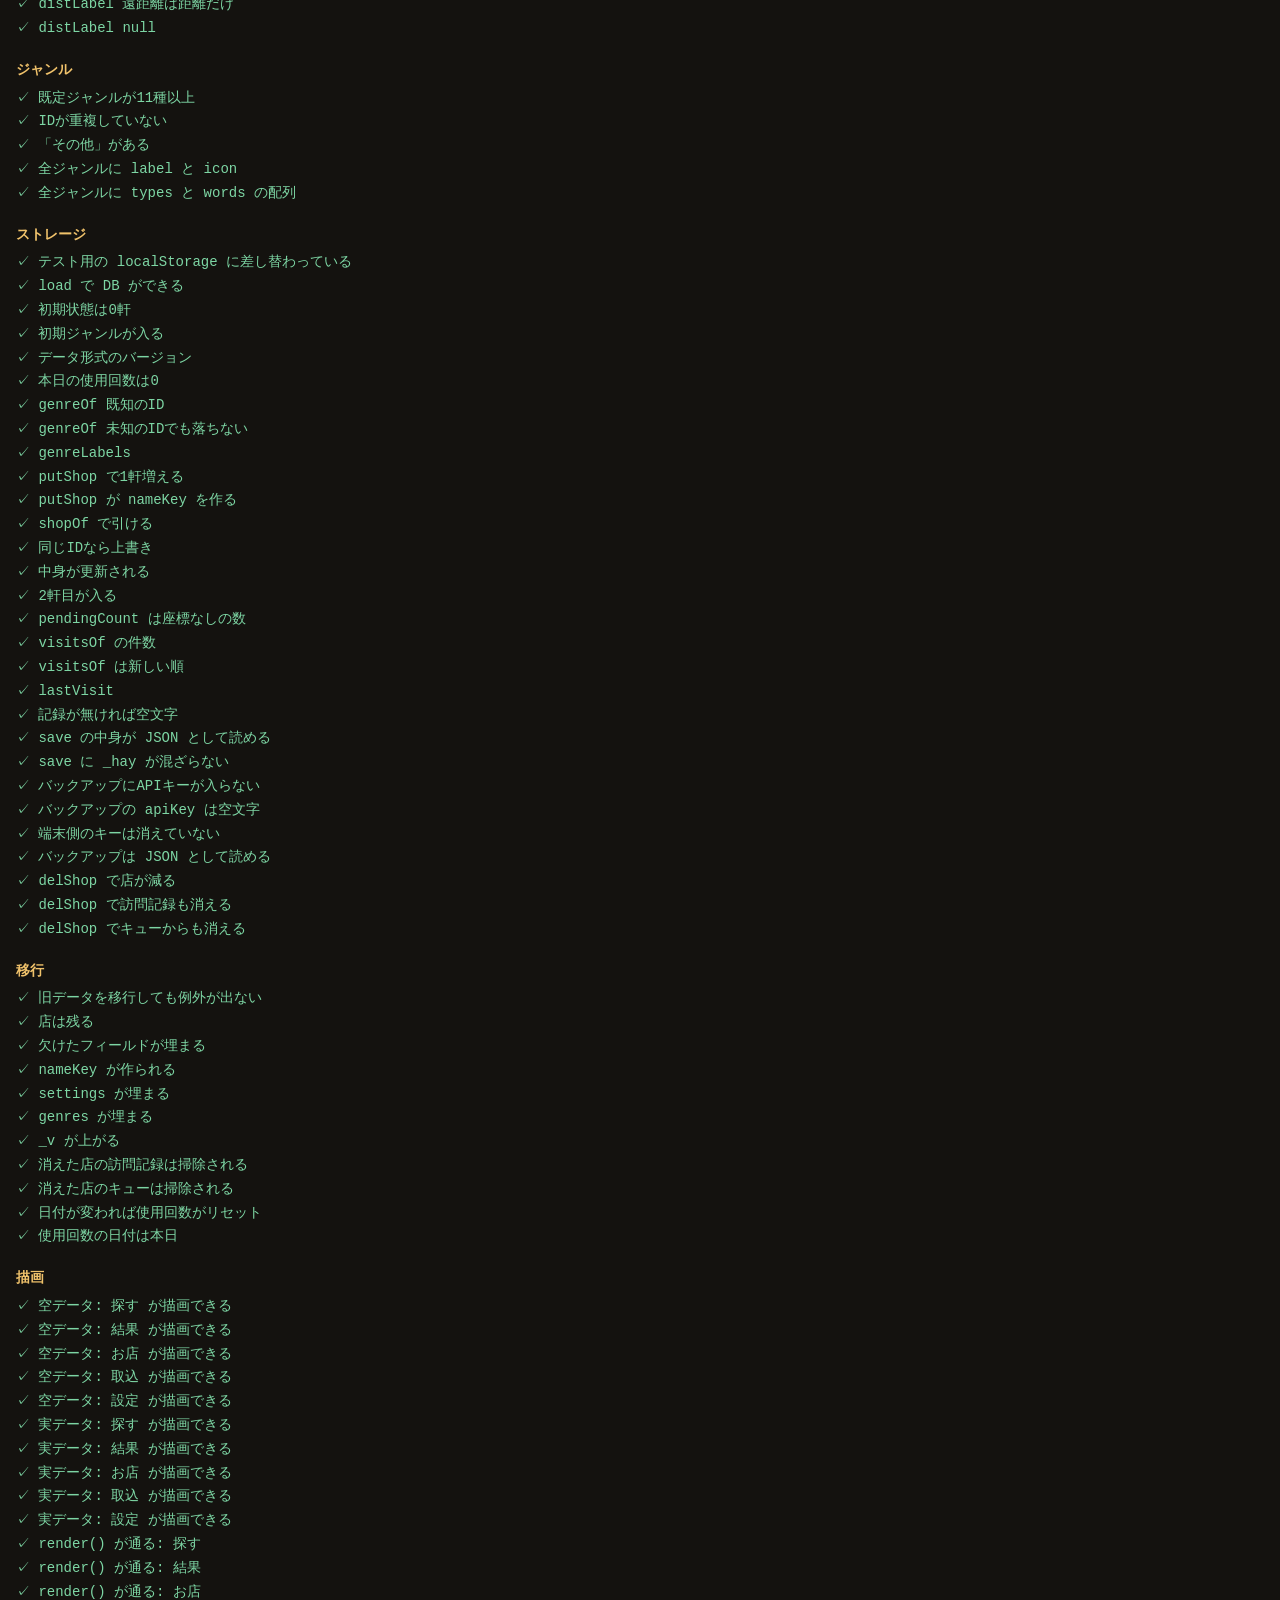
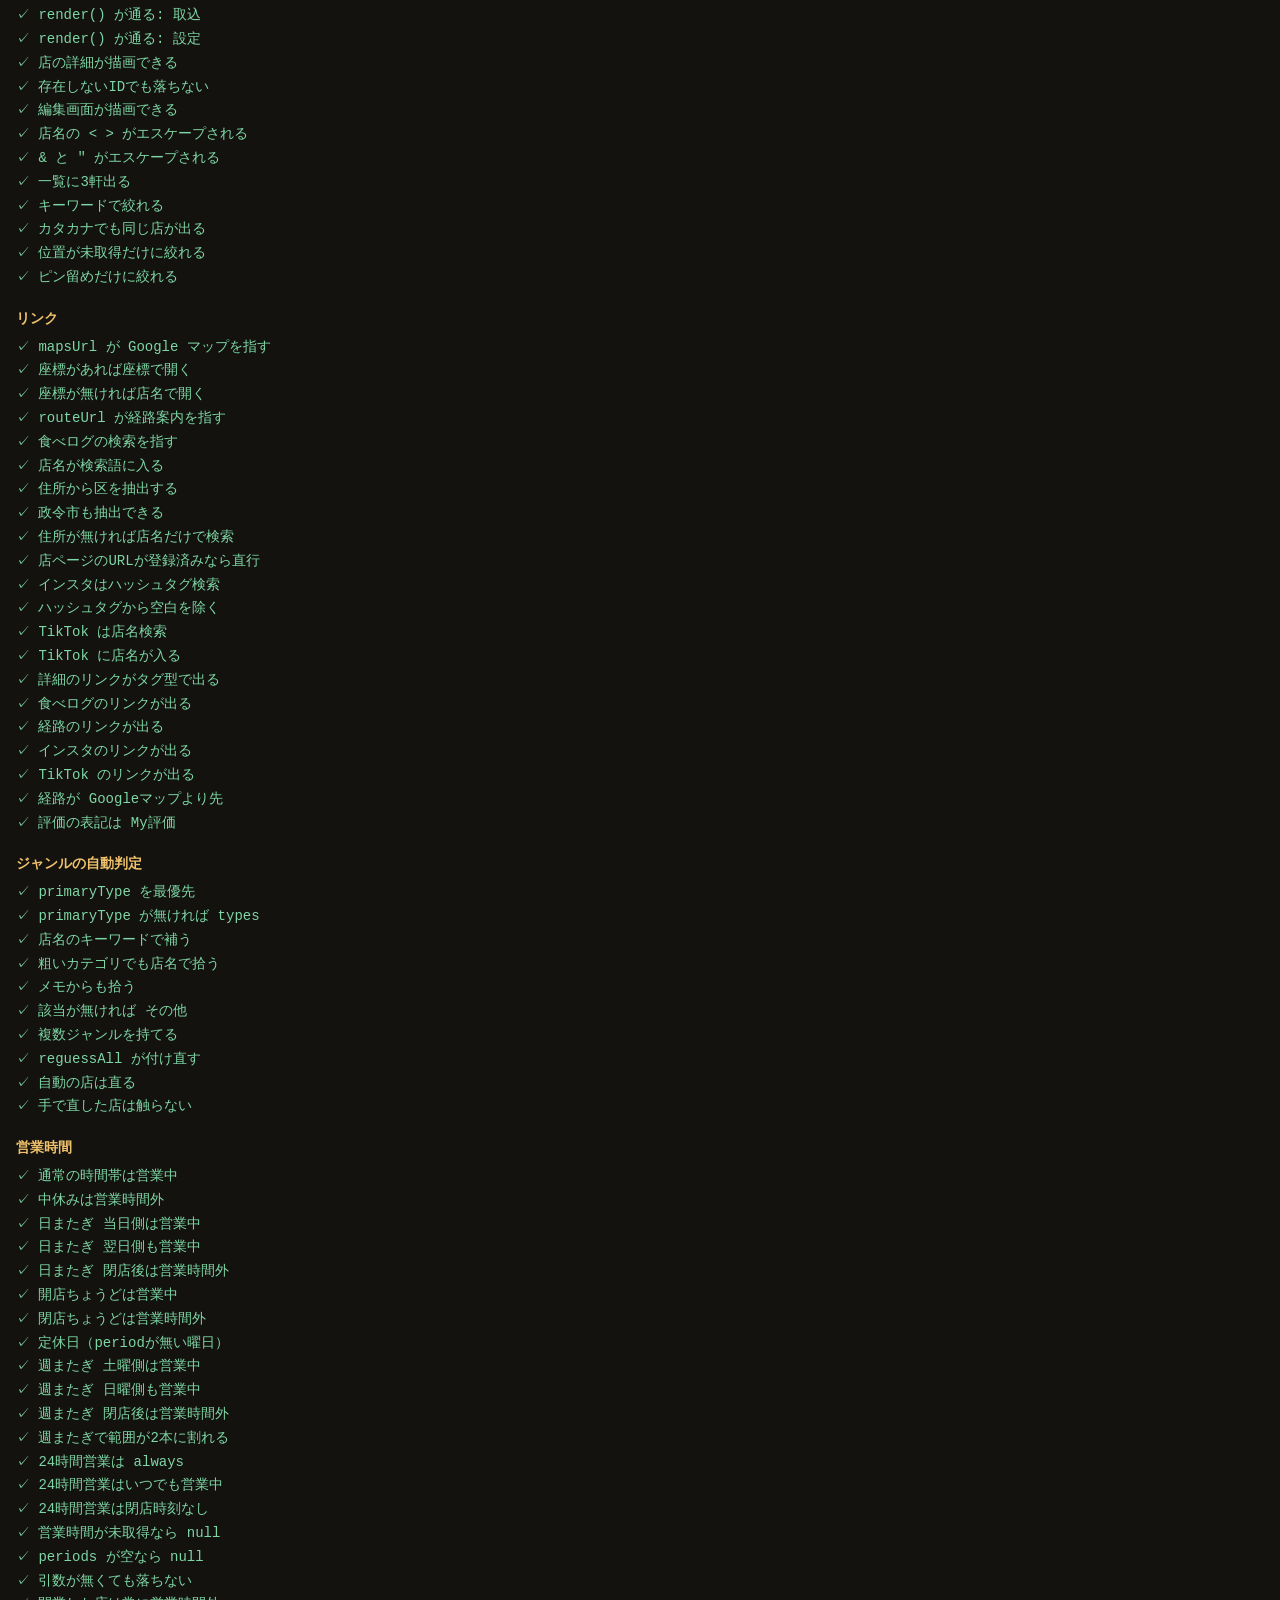
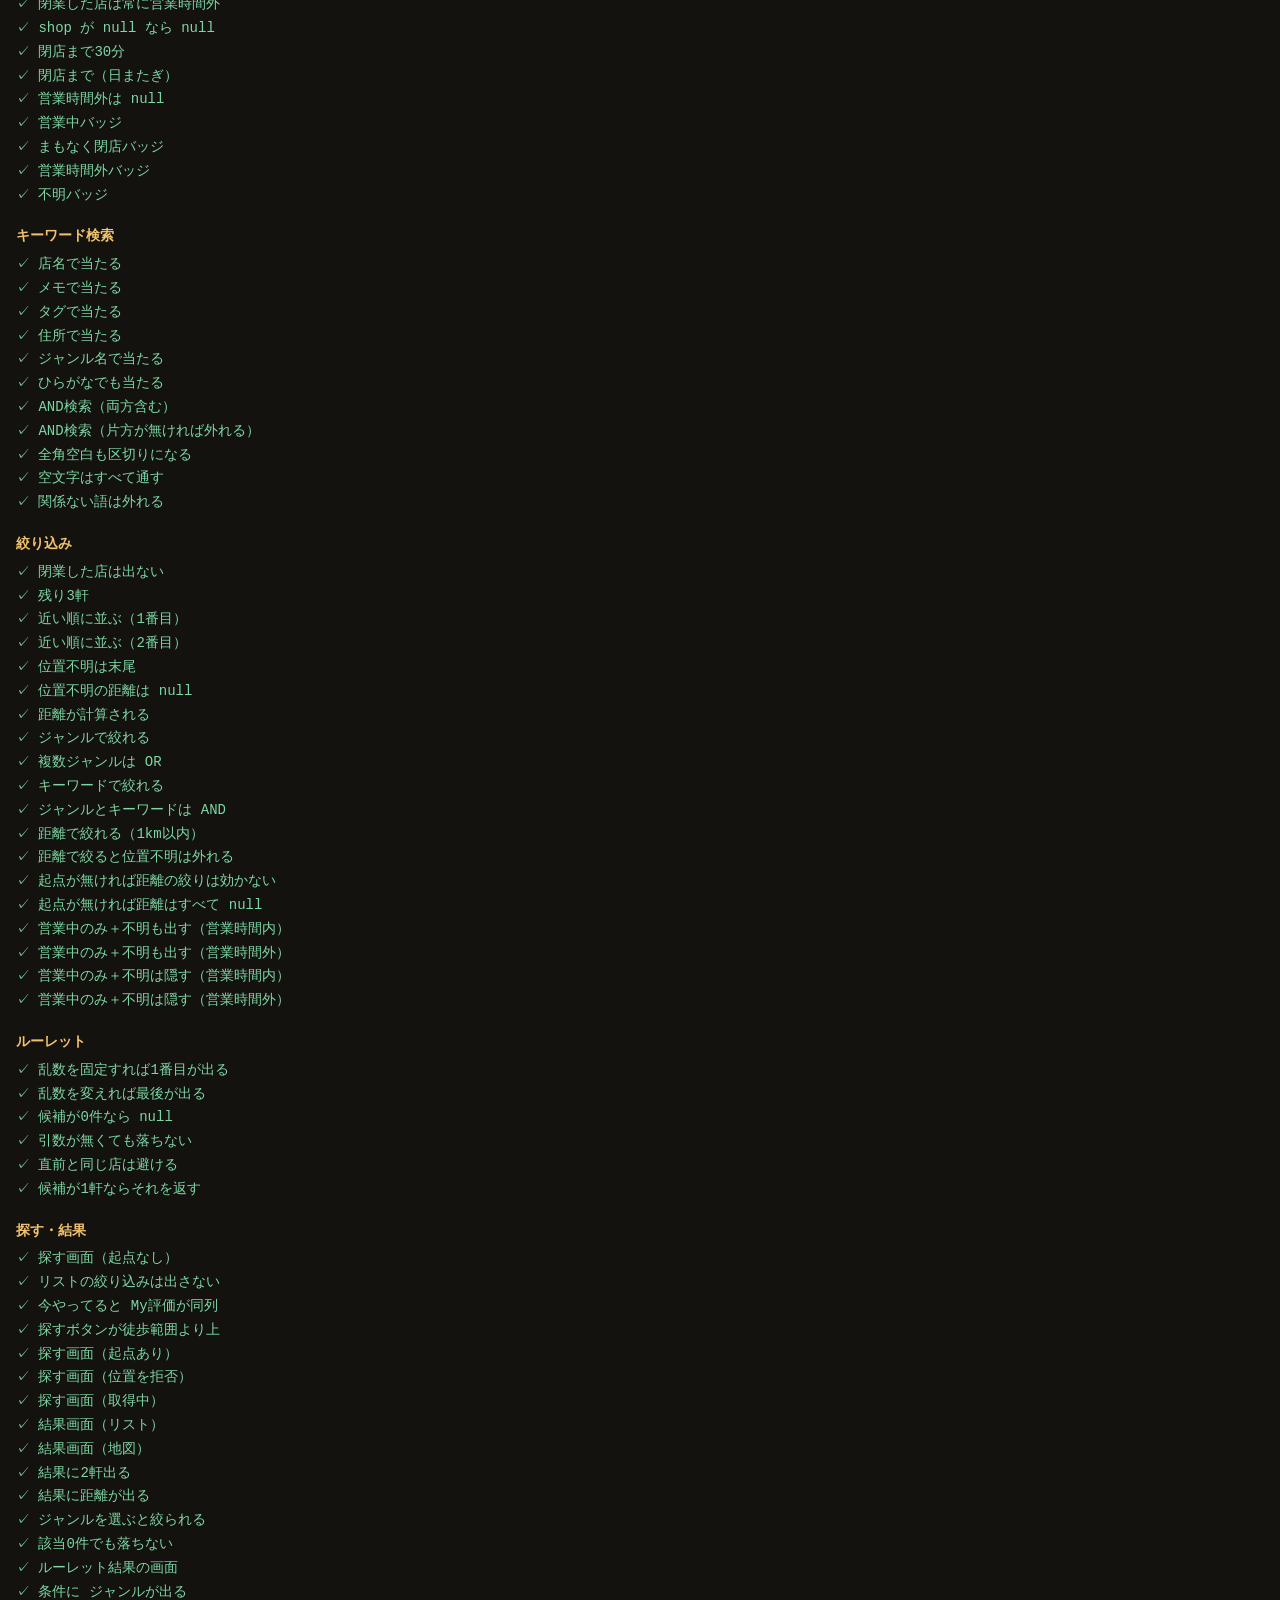
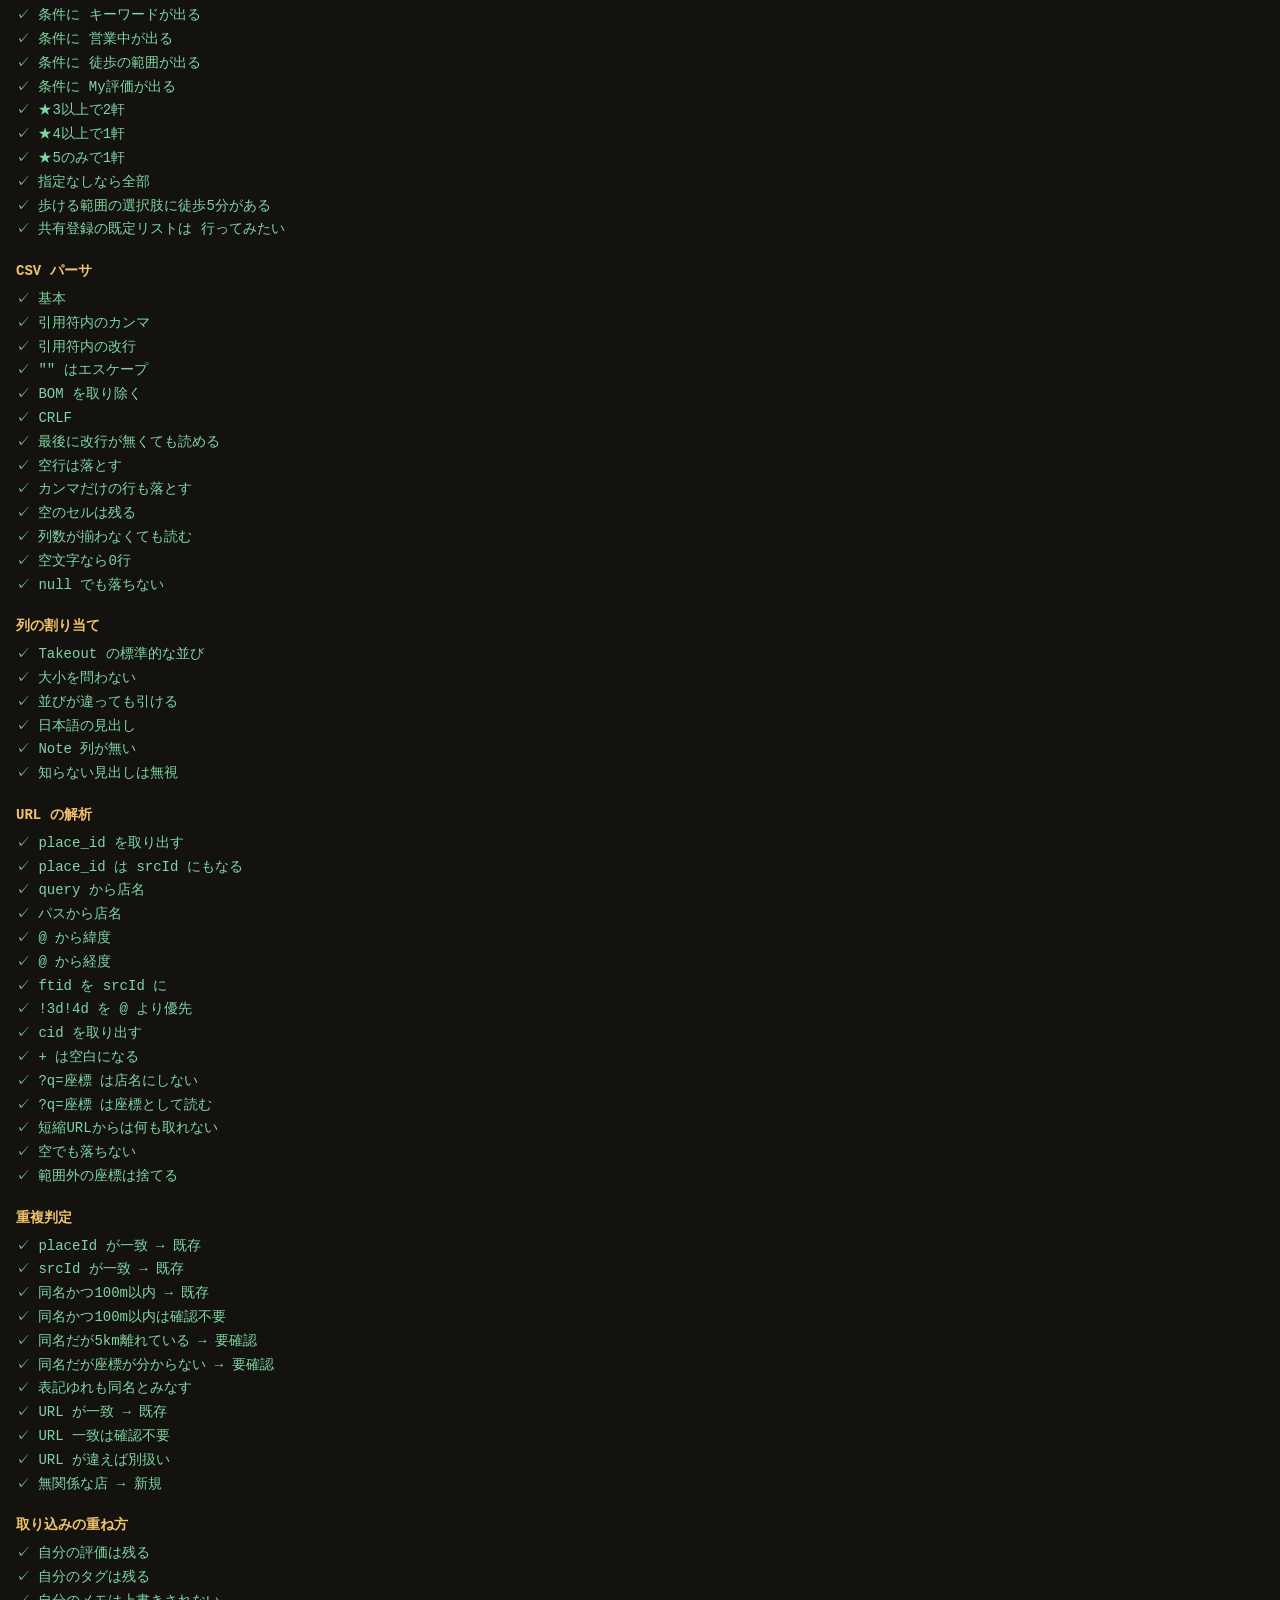
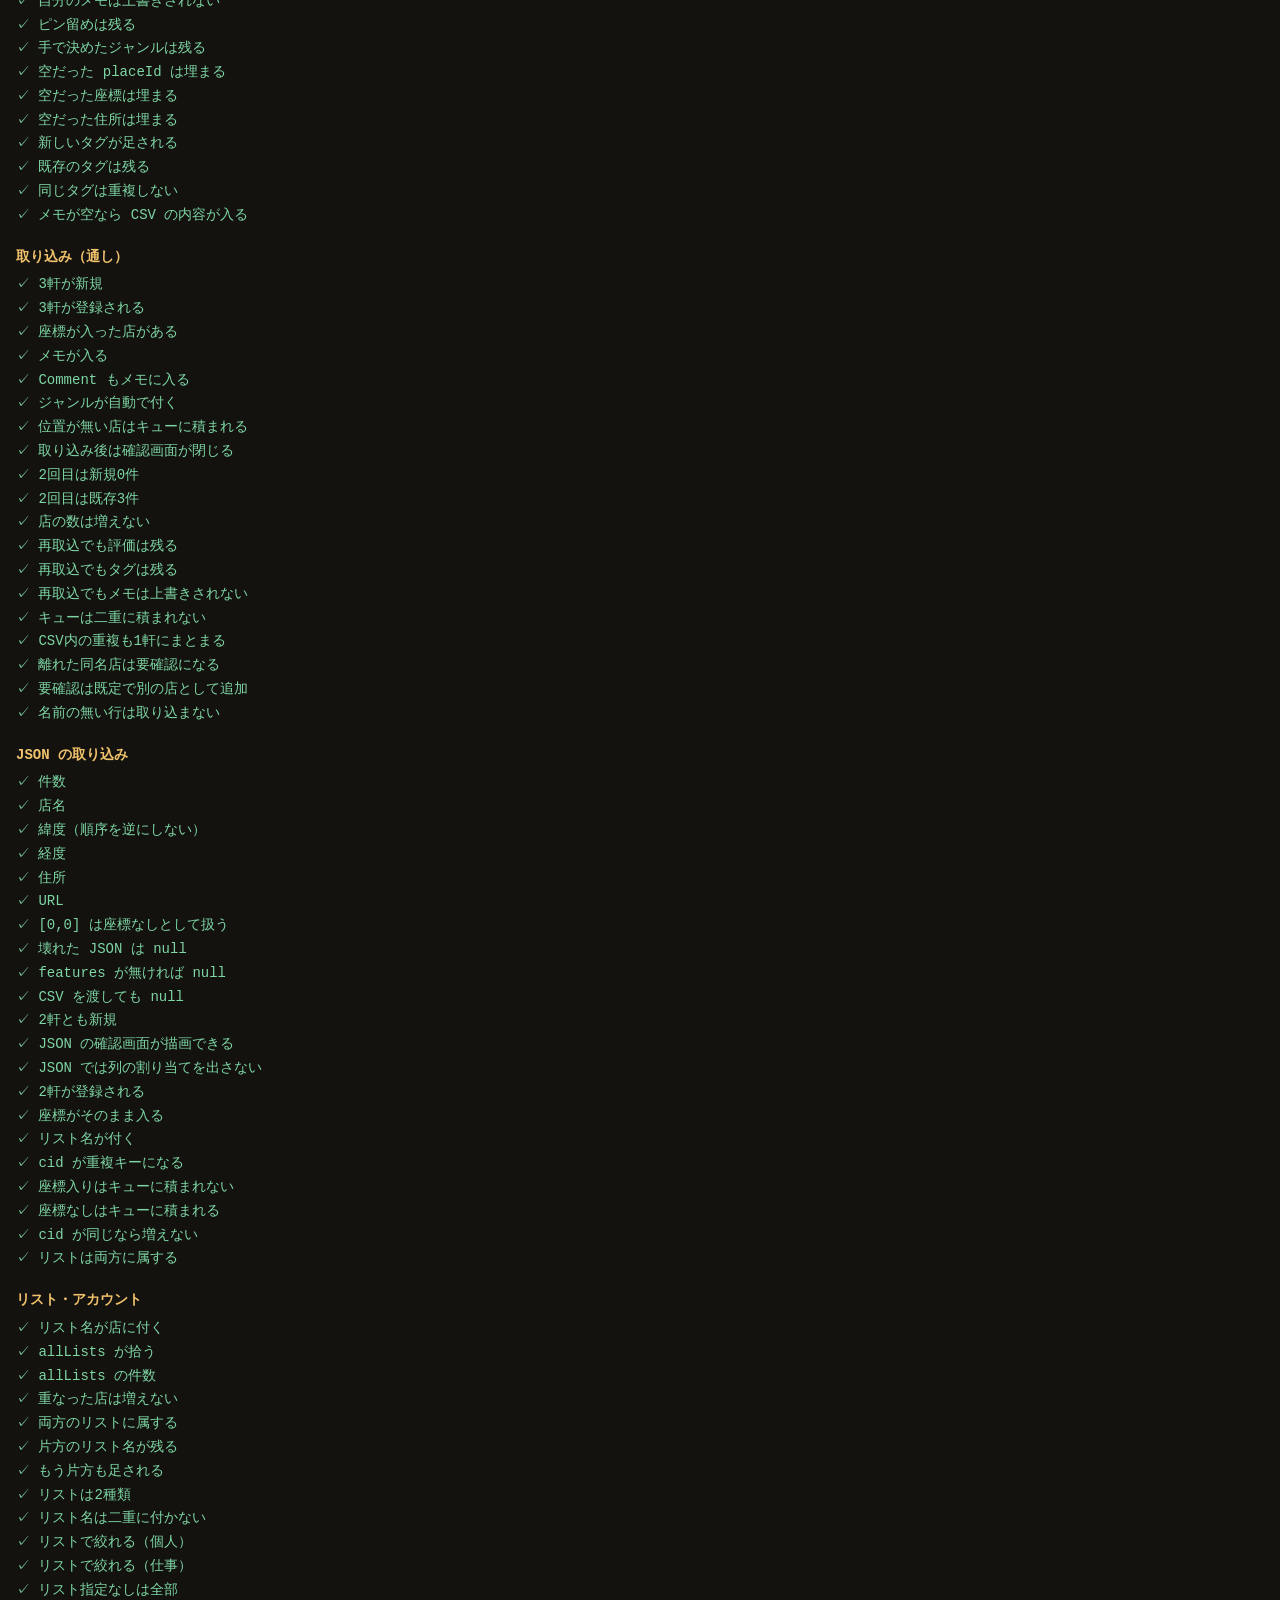
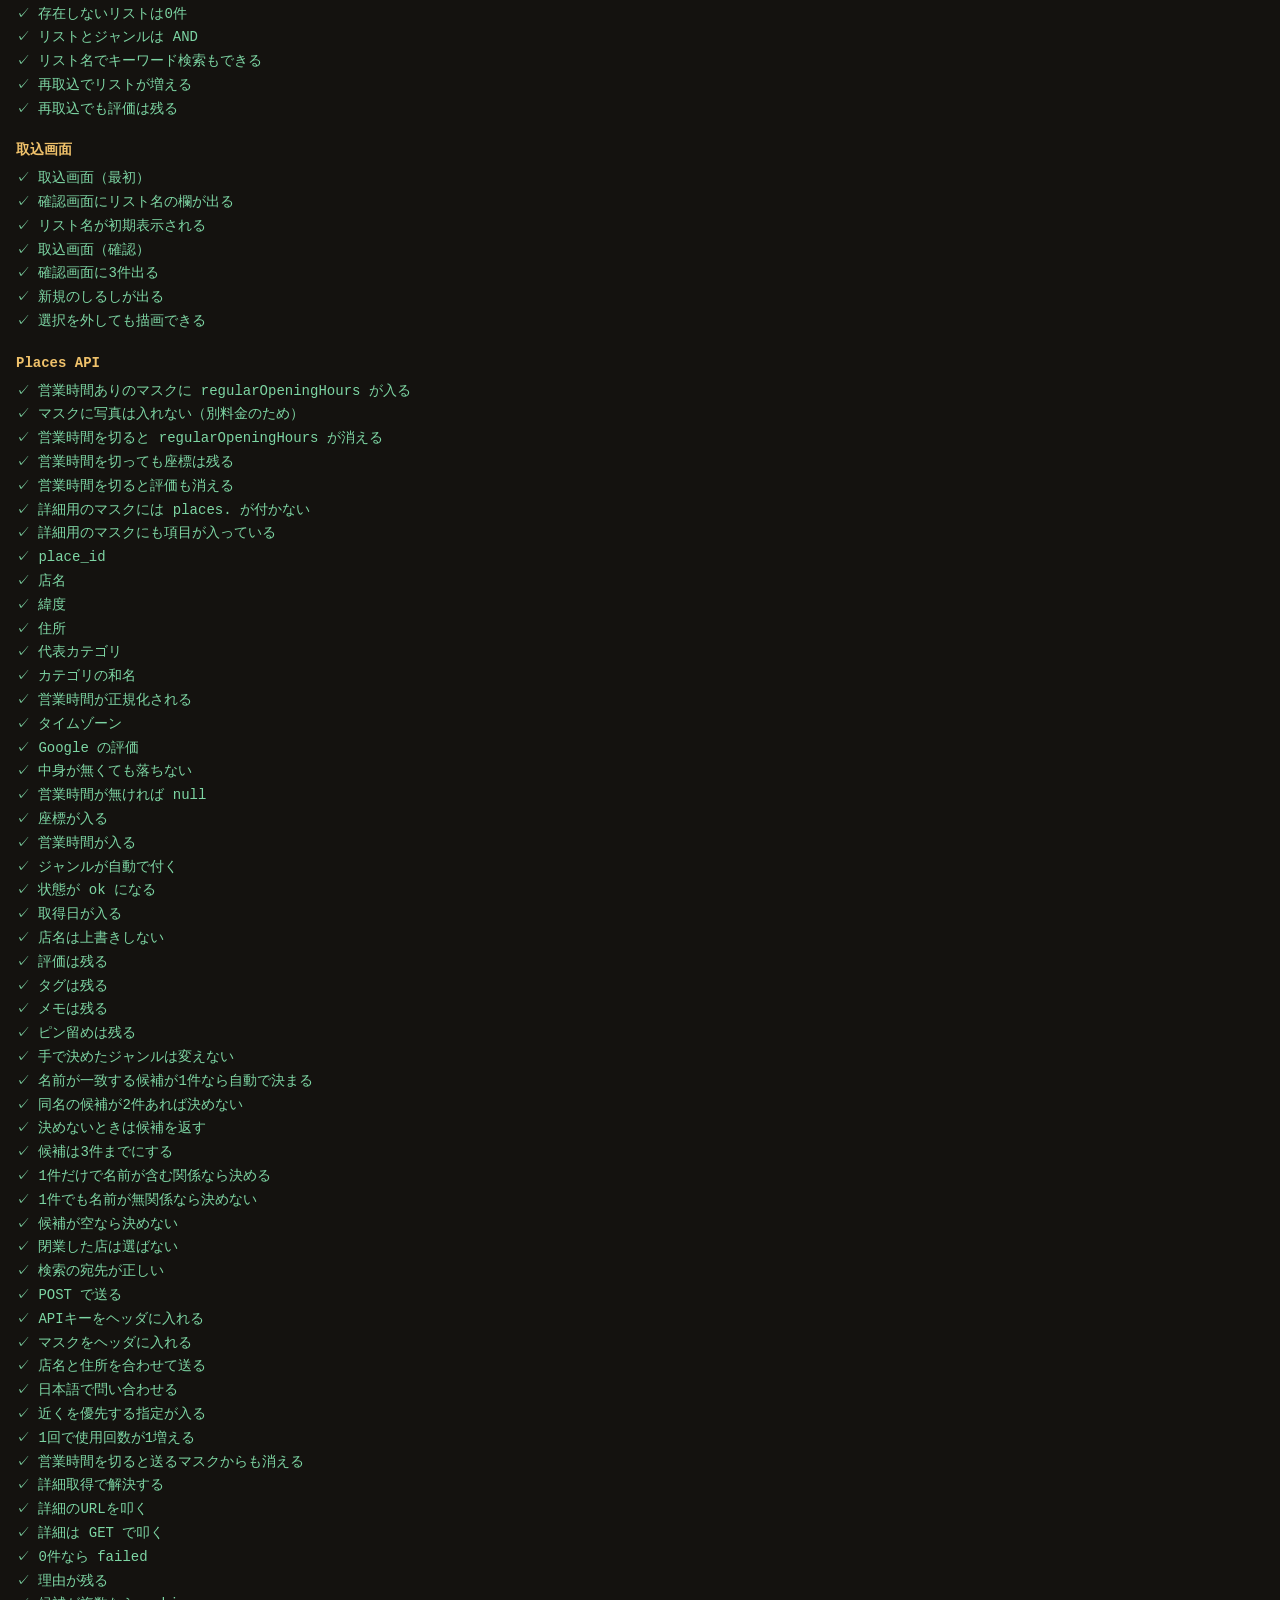
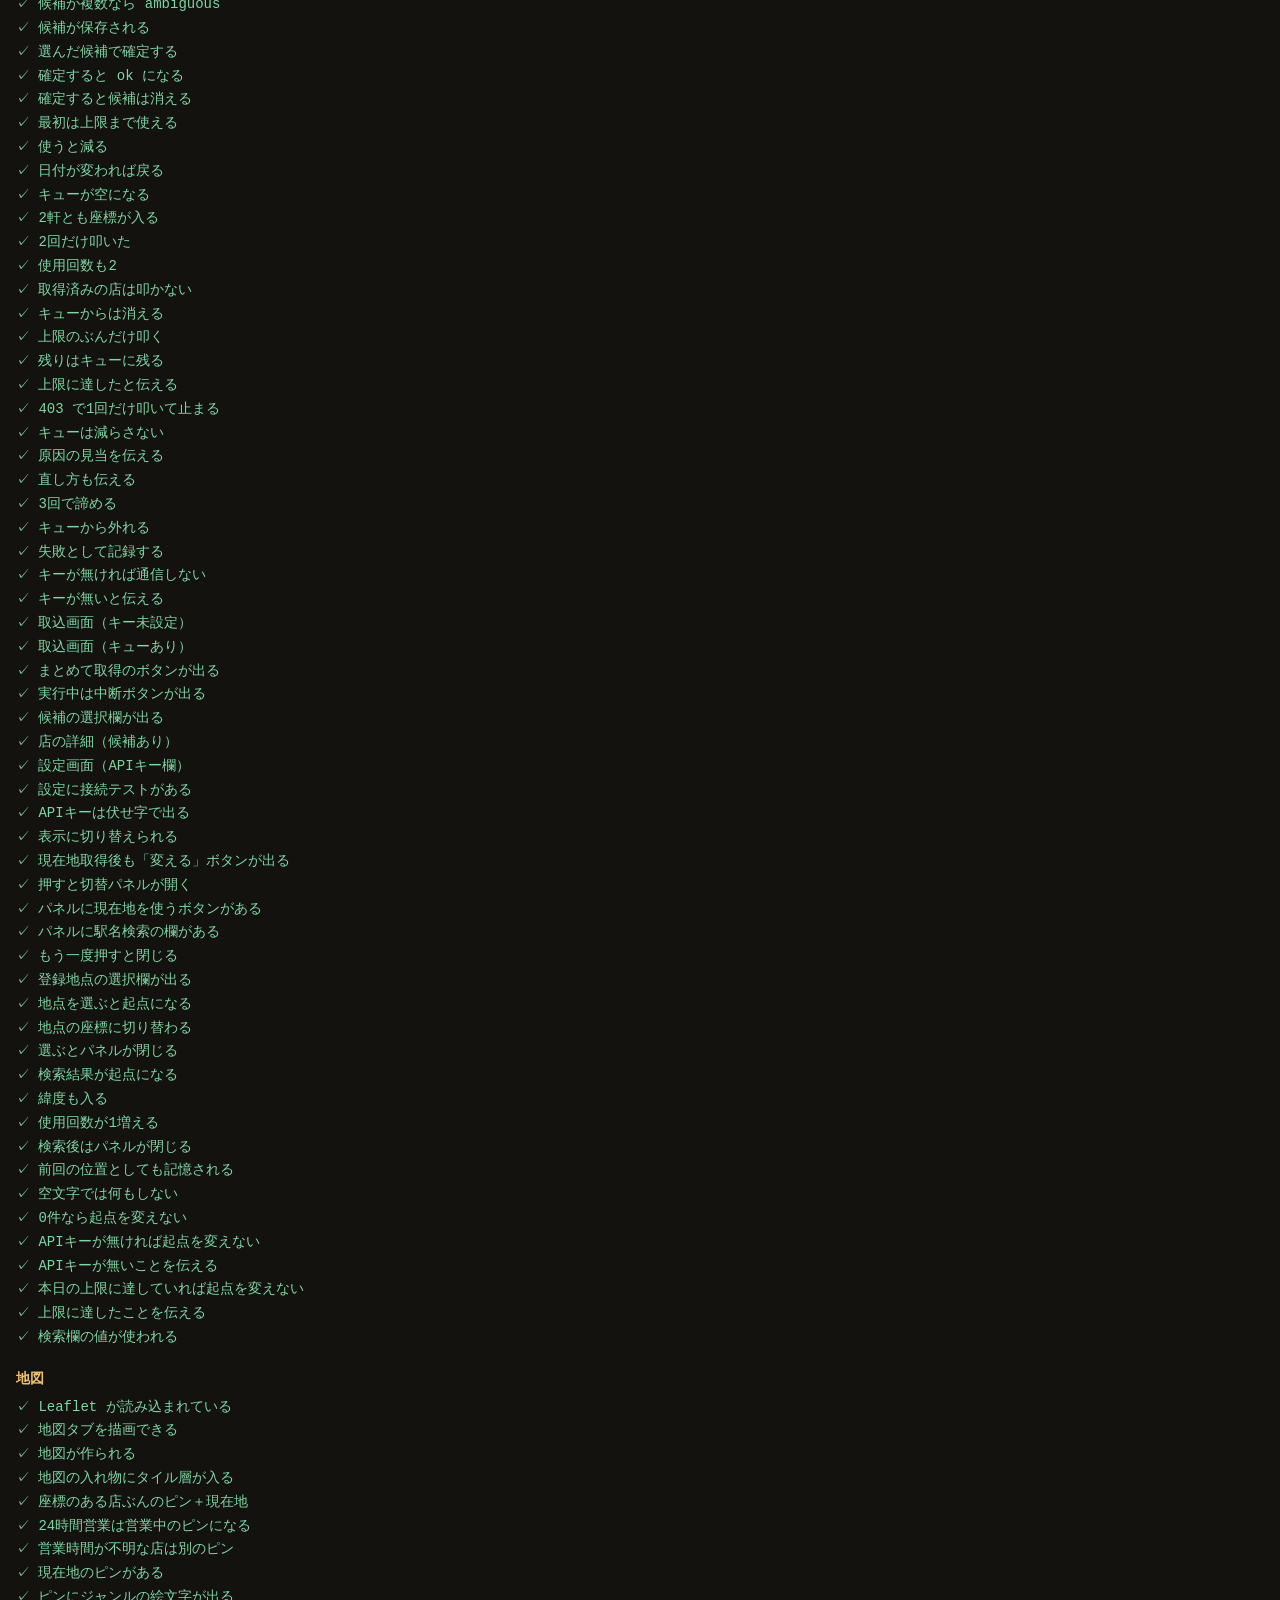
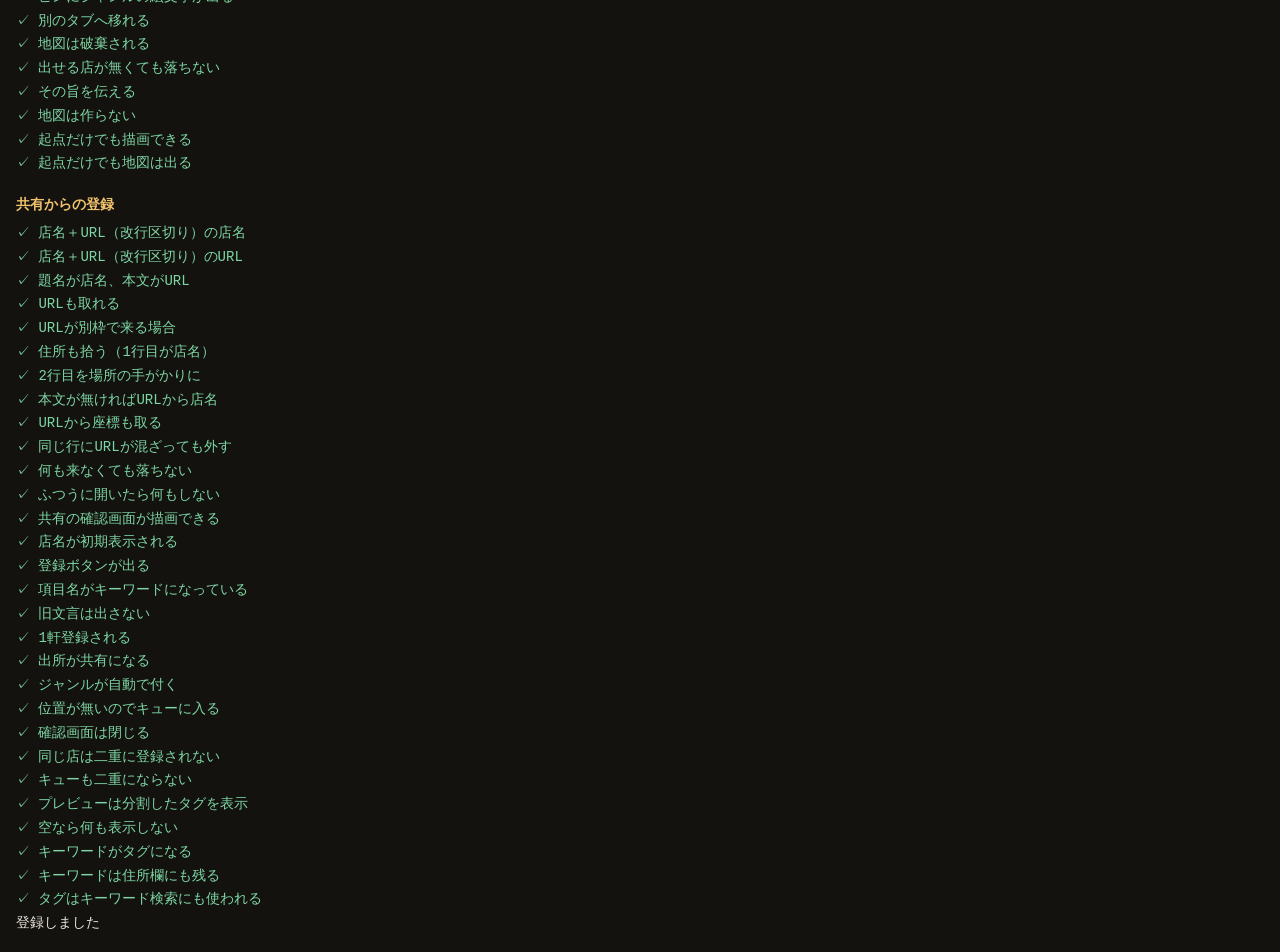
==== commit 476317b7: "現在地以外の地点（駅名など）を起点にできるように ・現在地が取れている間も「変える」でいつでも起点を切り替えられるように修正   （これまでは現在地取得に失敗したときしか地点を選べなかった） ・駅名や" ====
--- a/tools/test.html
+++ b/tools/test.html
@@ -65,6 +65,13 @@
     configurable: true,
   });
 }catch(e){}
+
+/* alert()/confirm() は本物のダイアログを出すと、押す人がいないヘッドレス環境で
+   固まって戻ってきません（新しいヘッドレスモードは自動で閉じてくれないため）。
+   代わりに記録するだけのスタブに差し替えます。呼ばれた内容は window.__alerts に残ります */
+window.__alerts = [];
+window.alert = msg => { window.__alerts.push(String(msg)); };
+window.confirm = () => window.__confirmAnswer !== false;   // 既定は「OK」。個別のテストで変えられる
 </script>
 
 <script src="../vendor/leaflet/leaflet.js"></script>
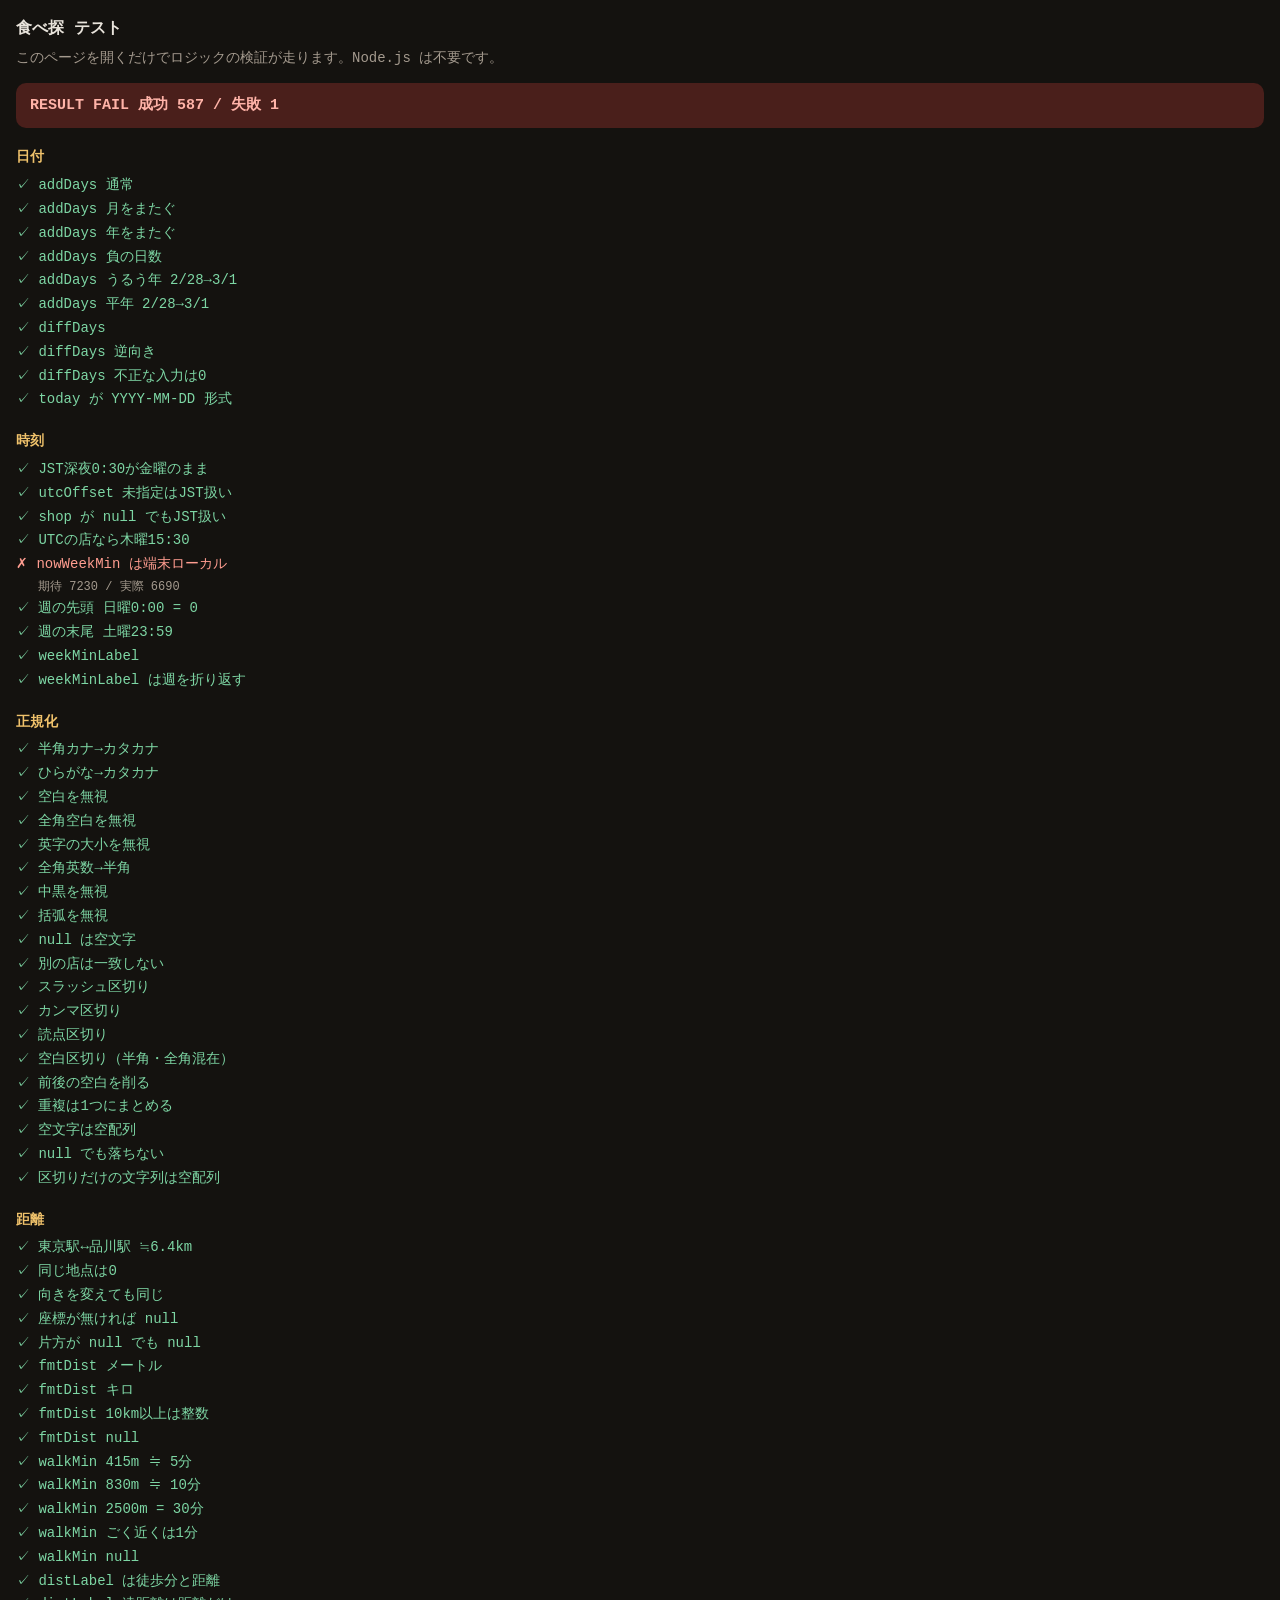
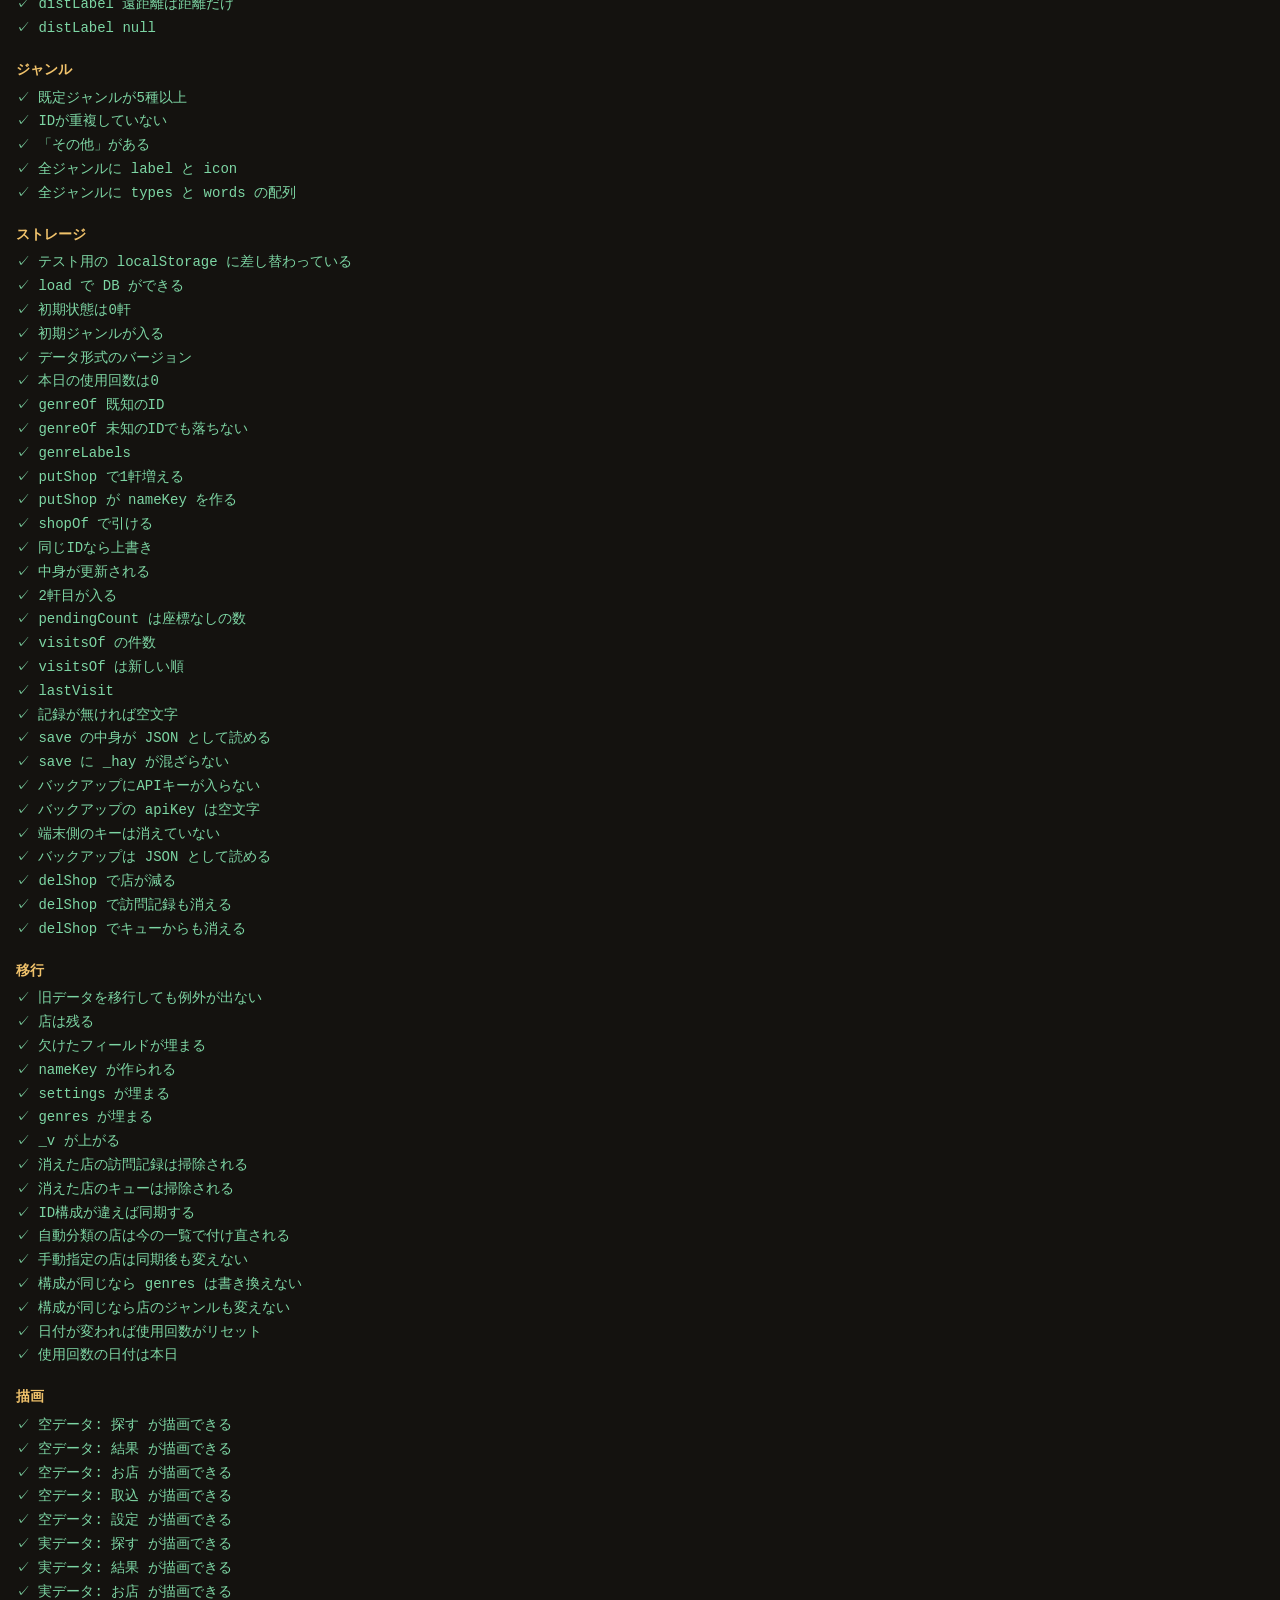
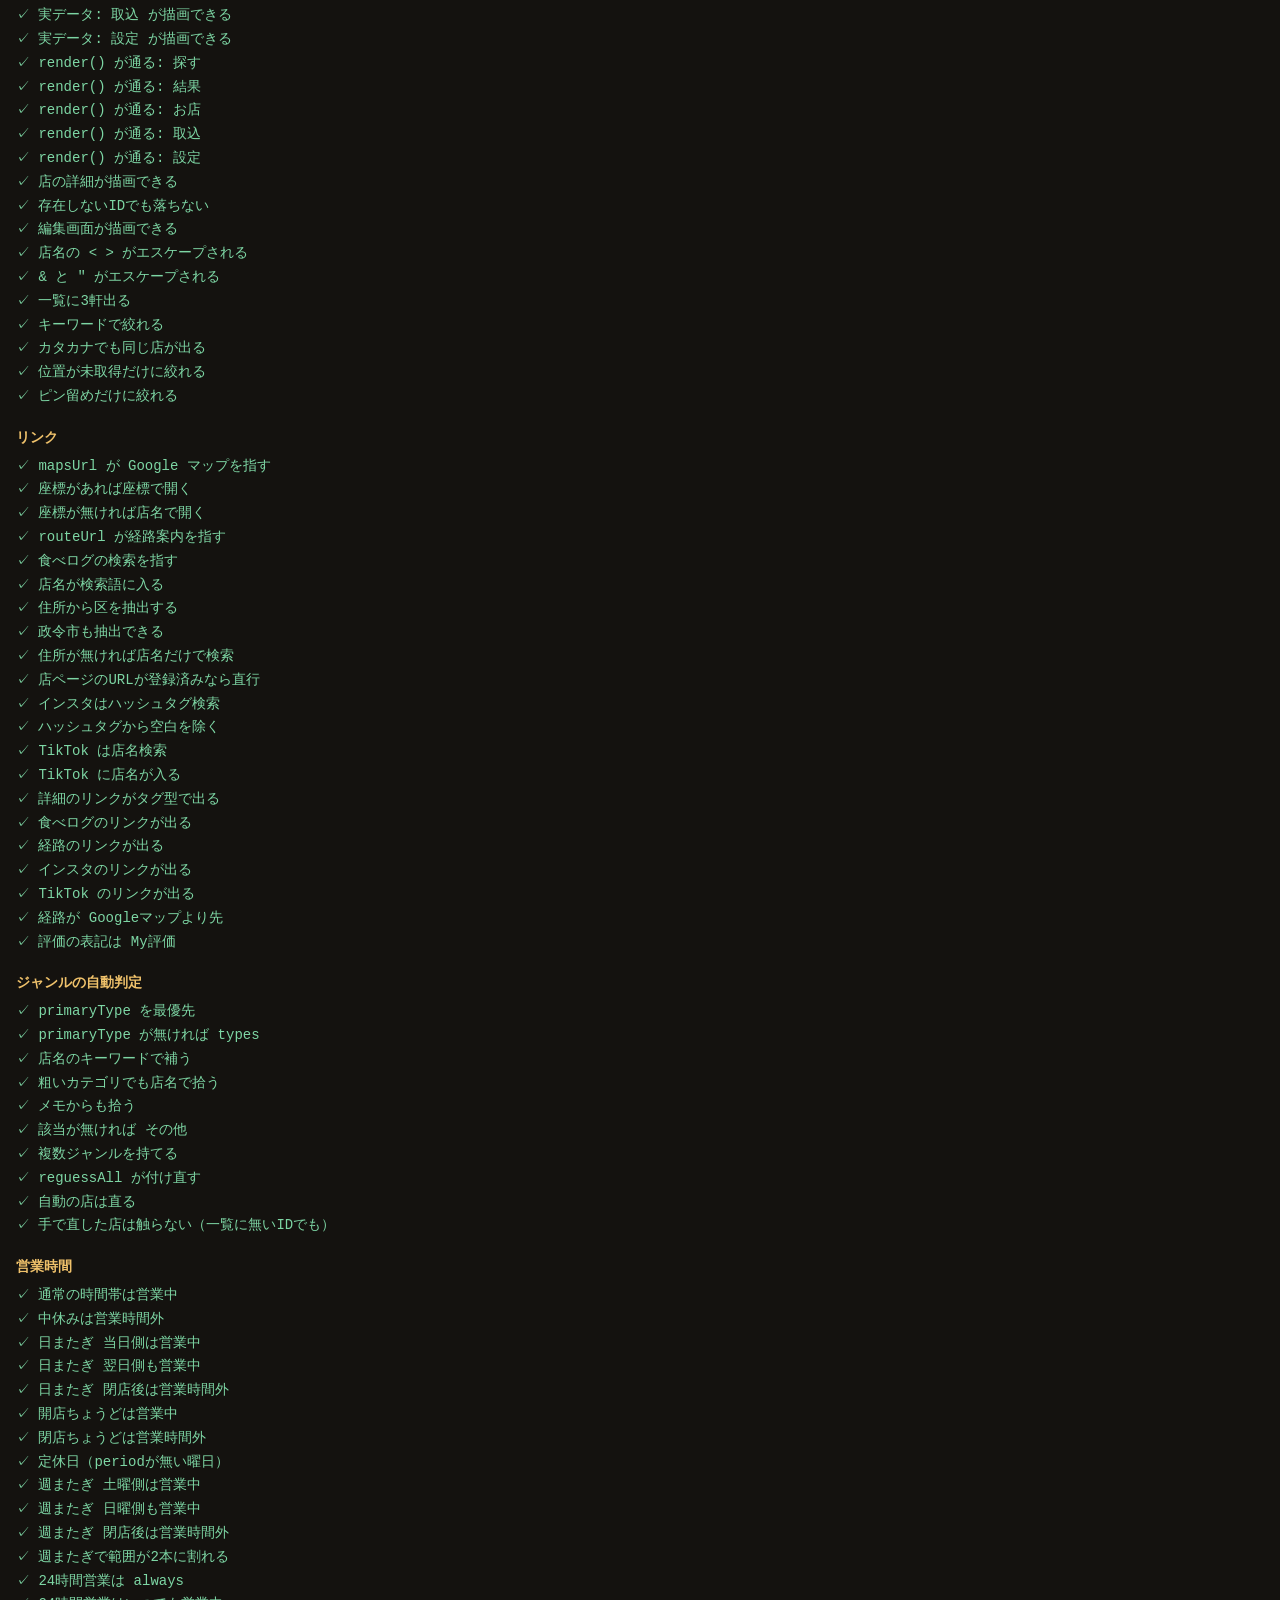
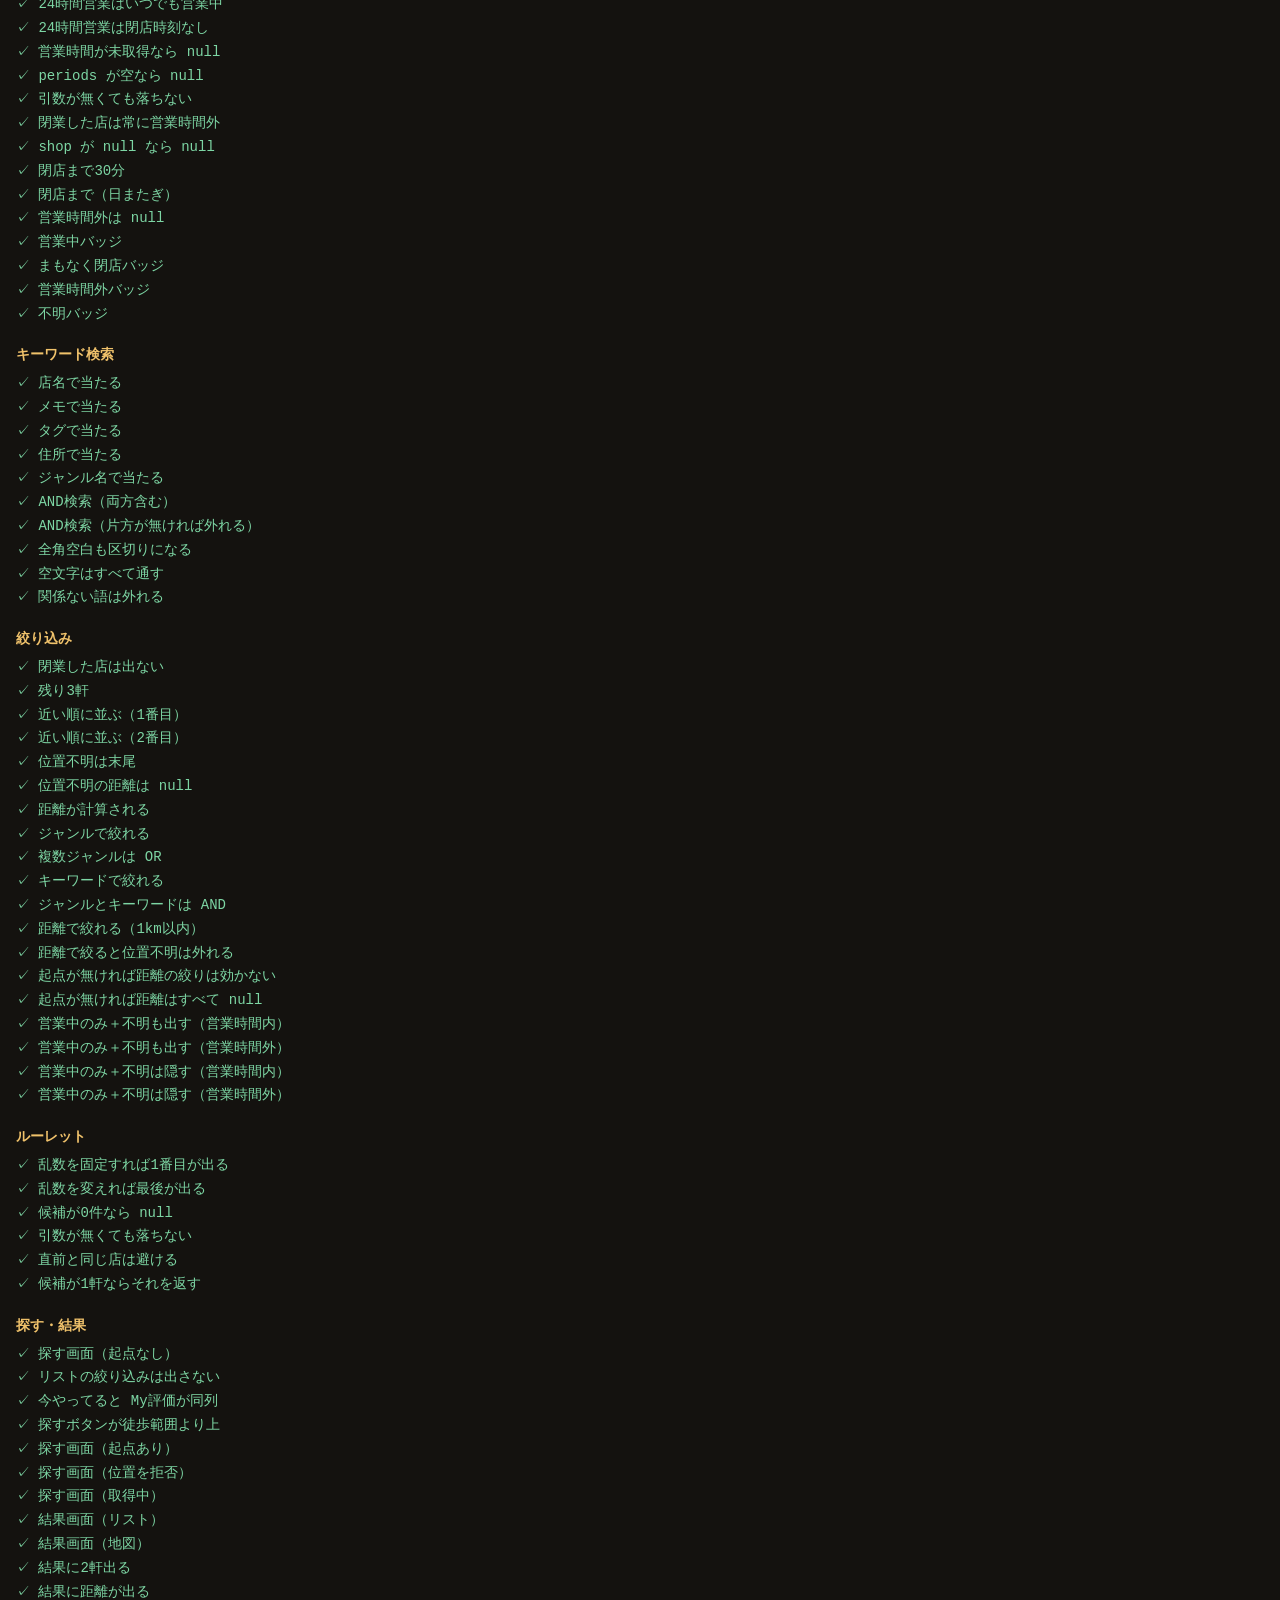
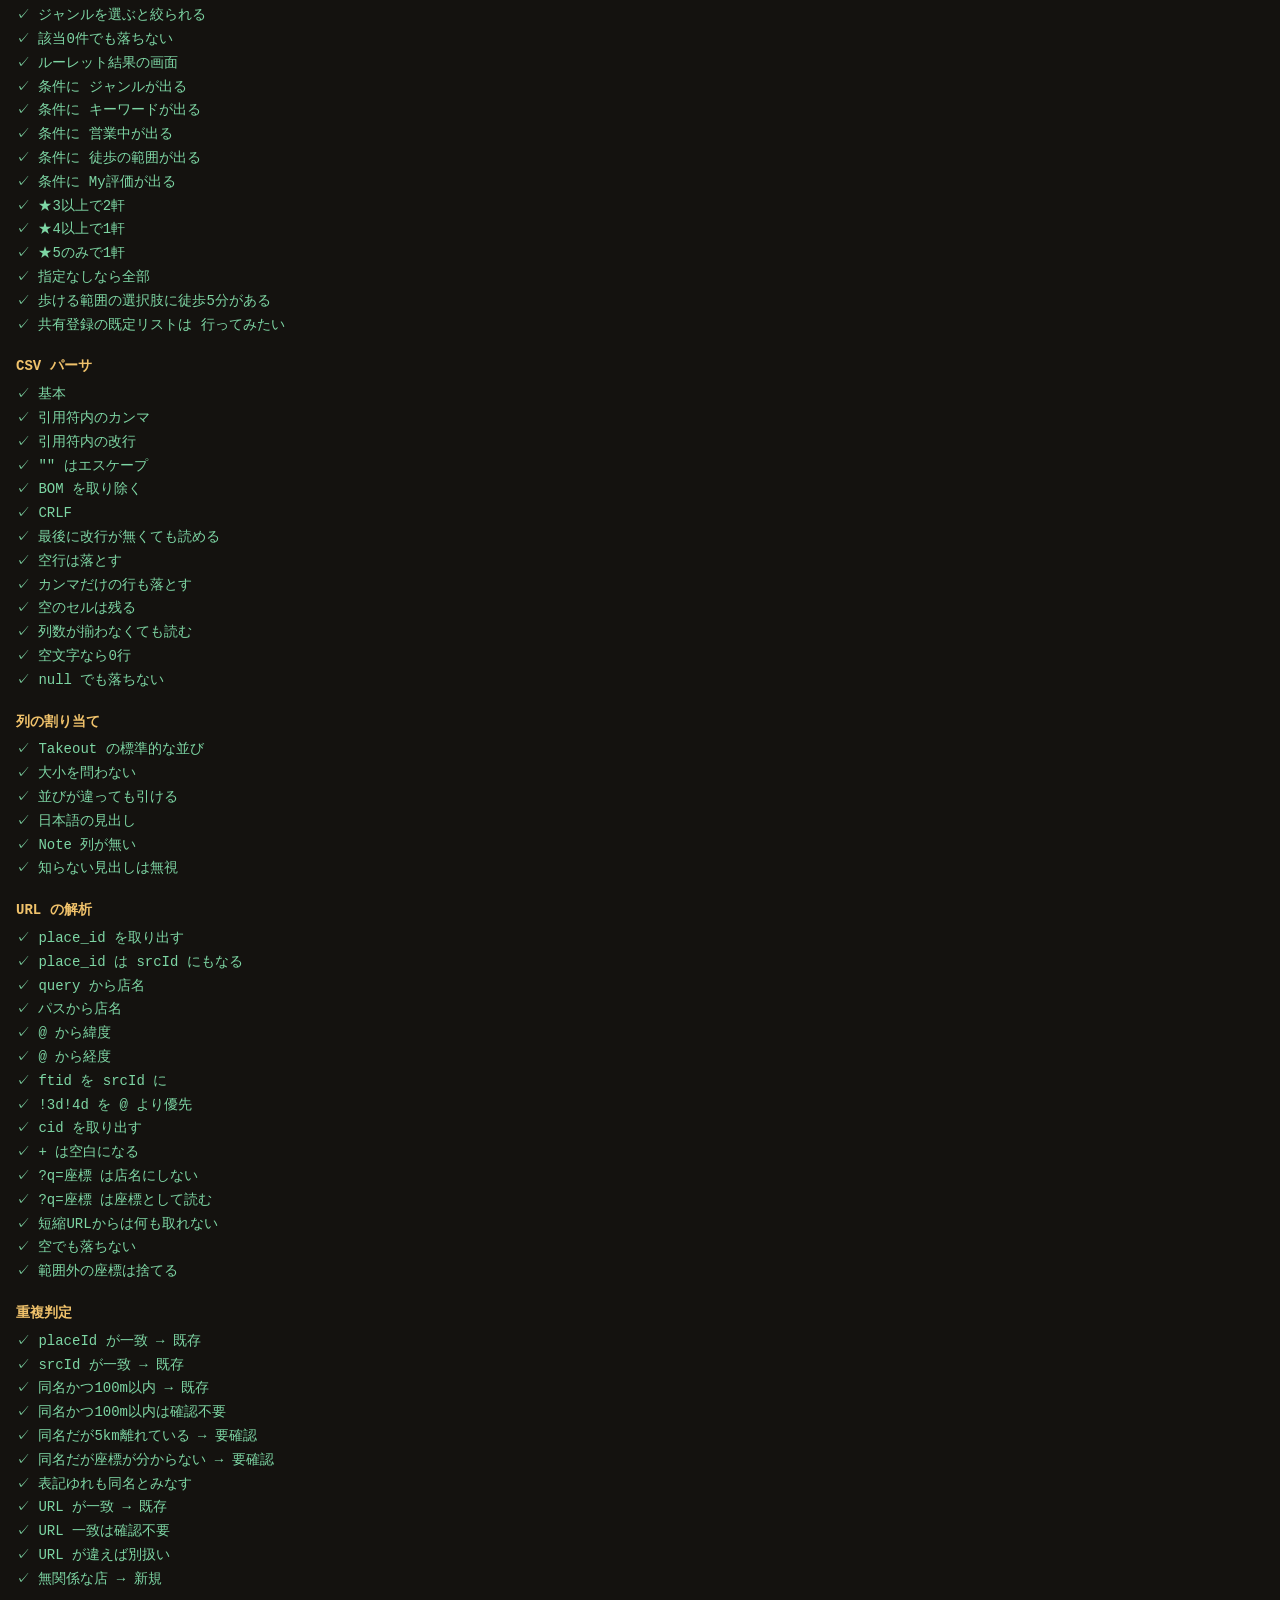
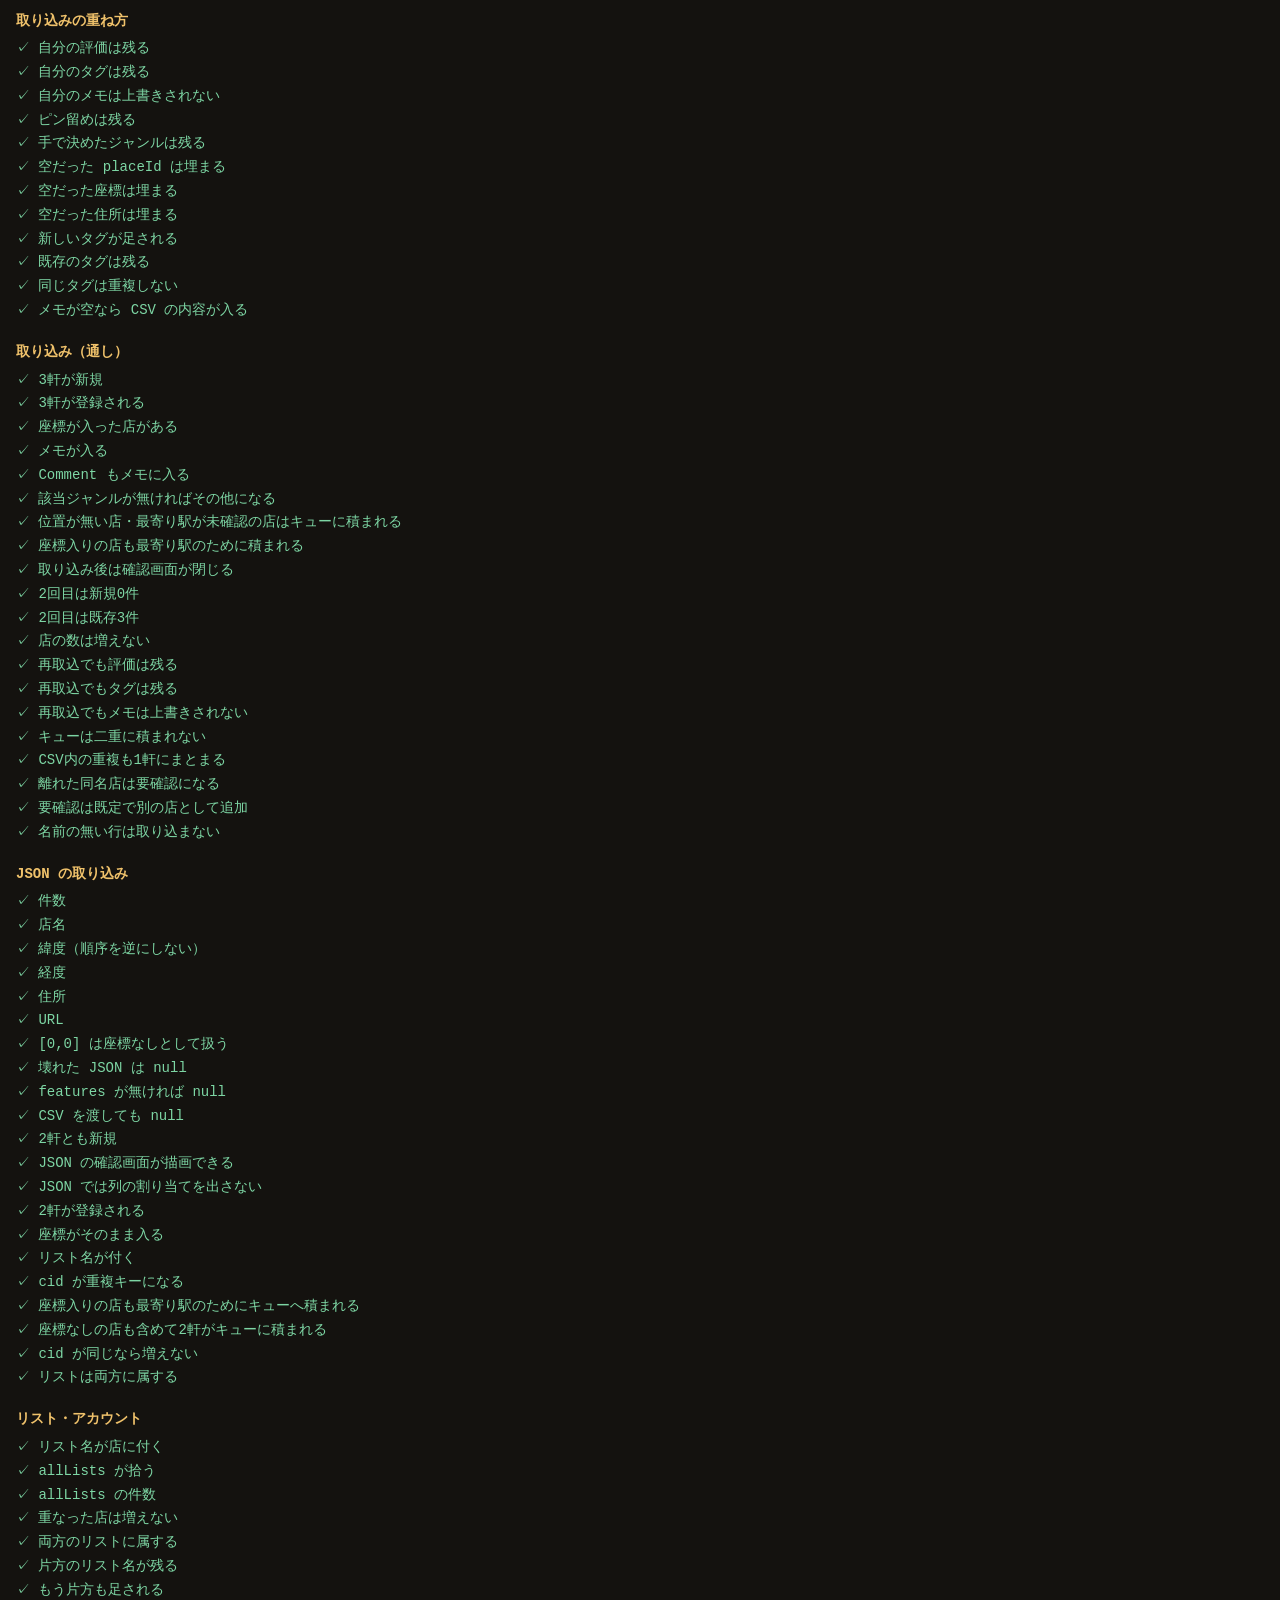
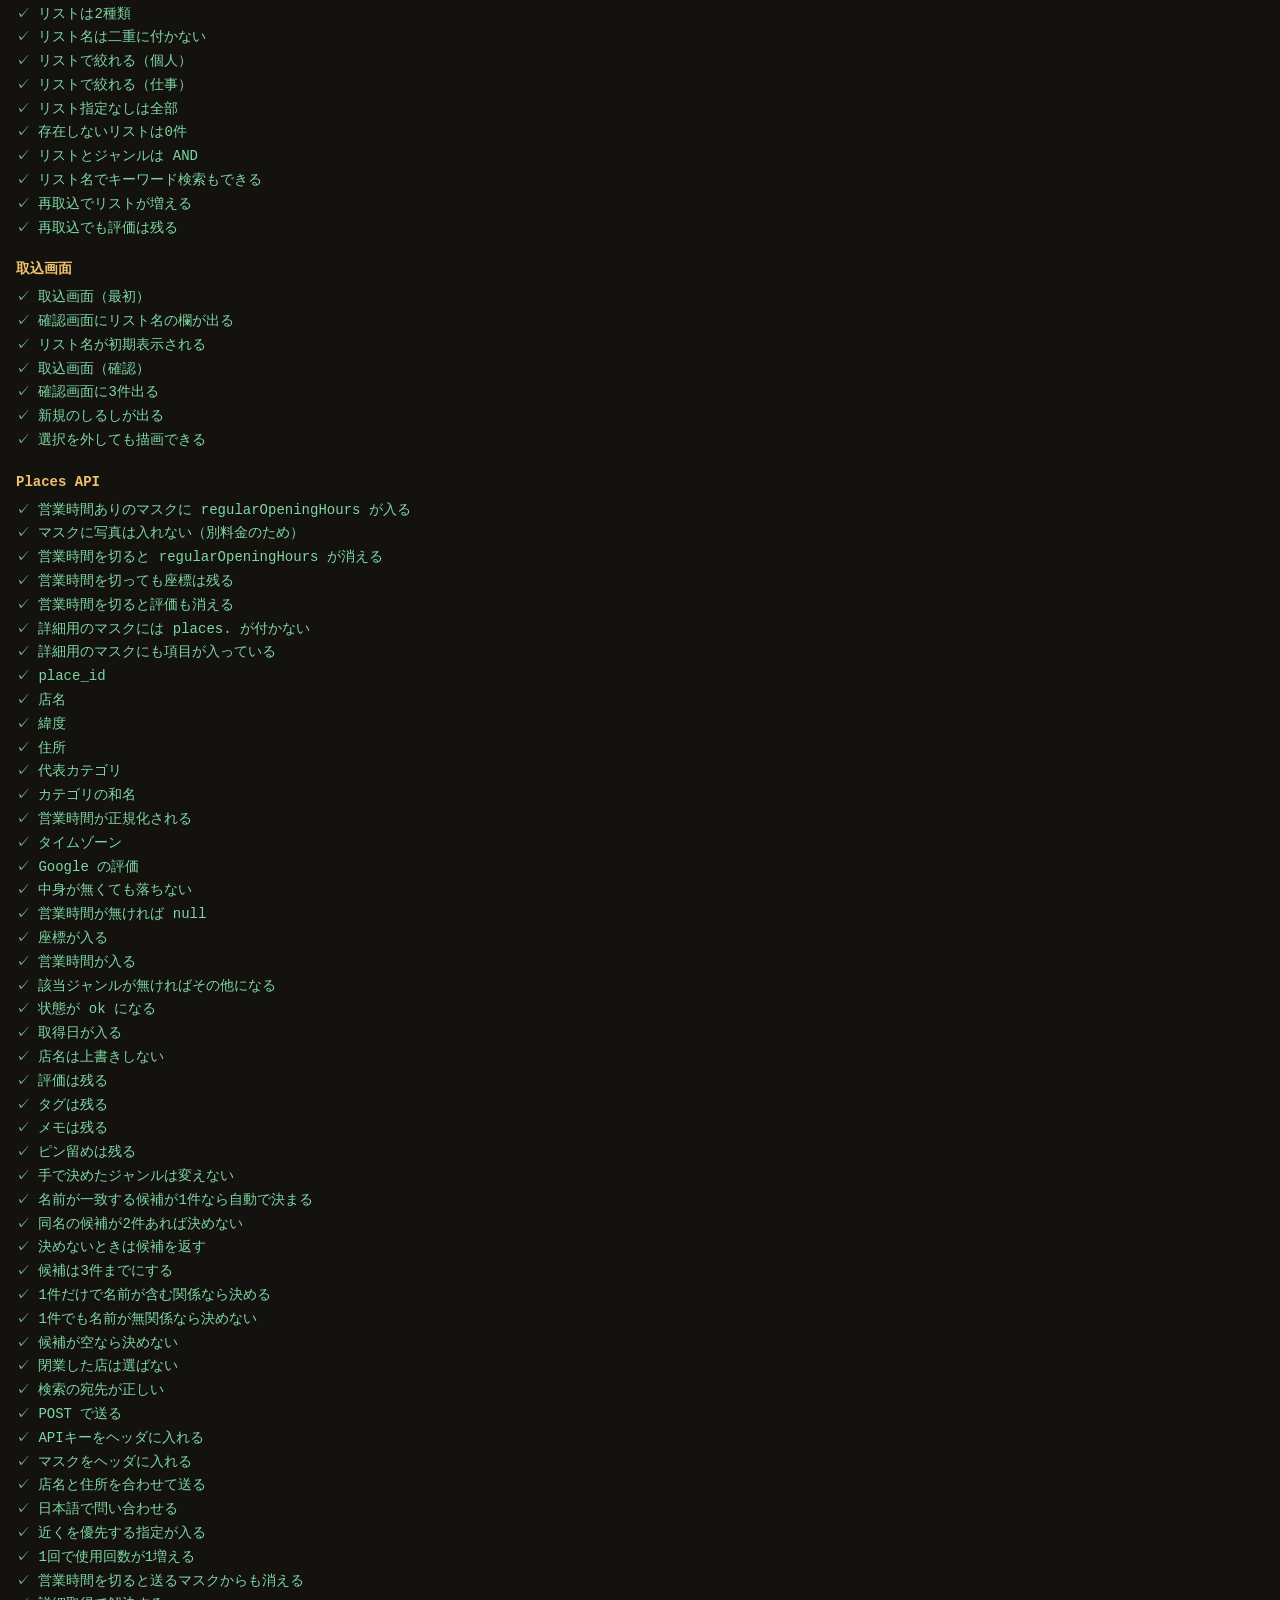
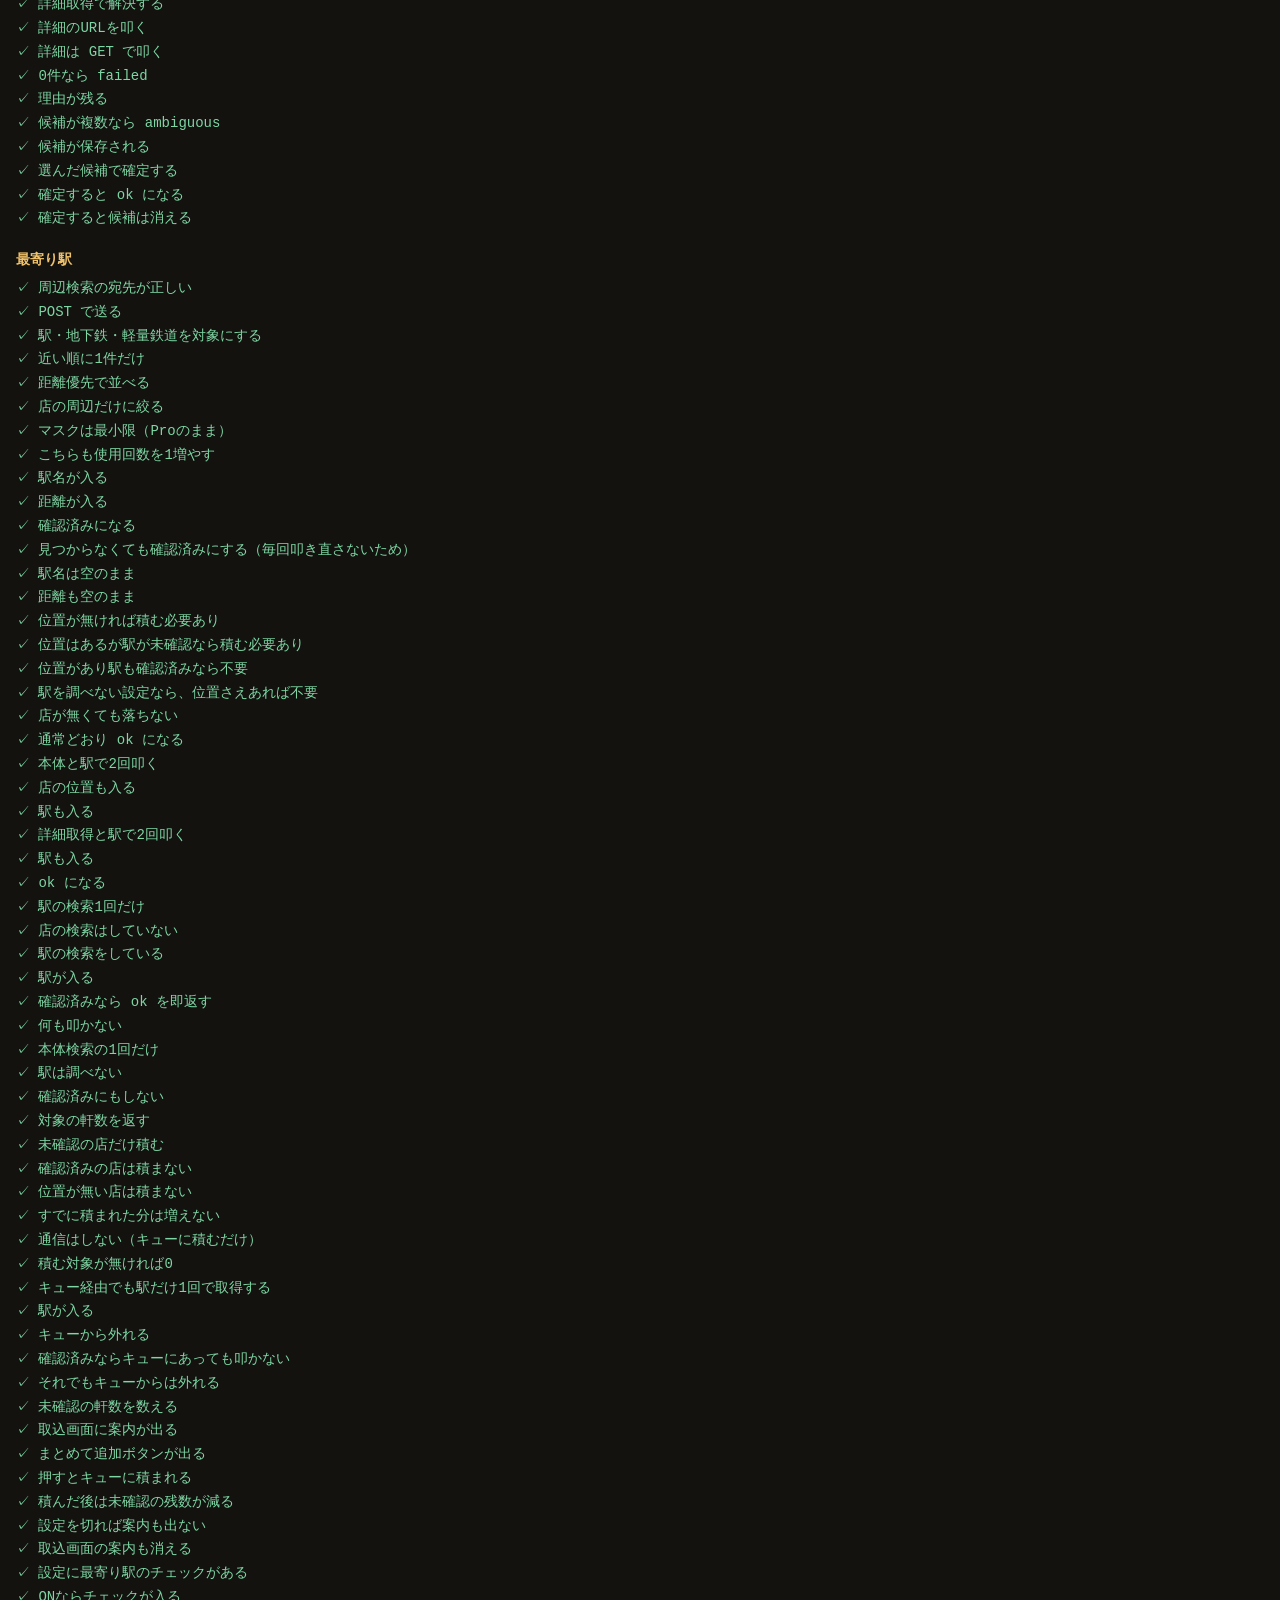
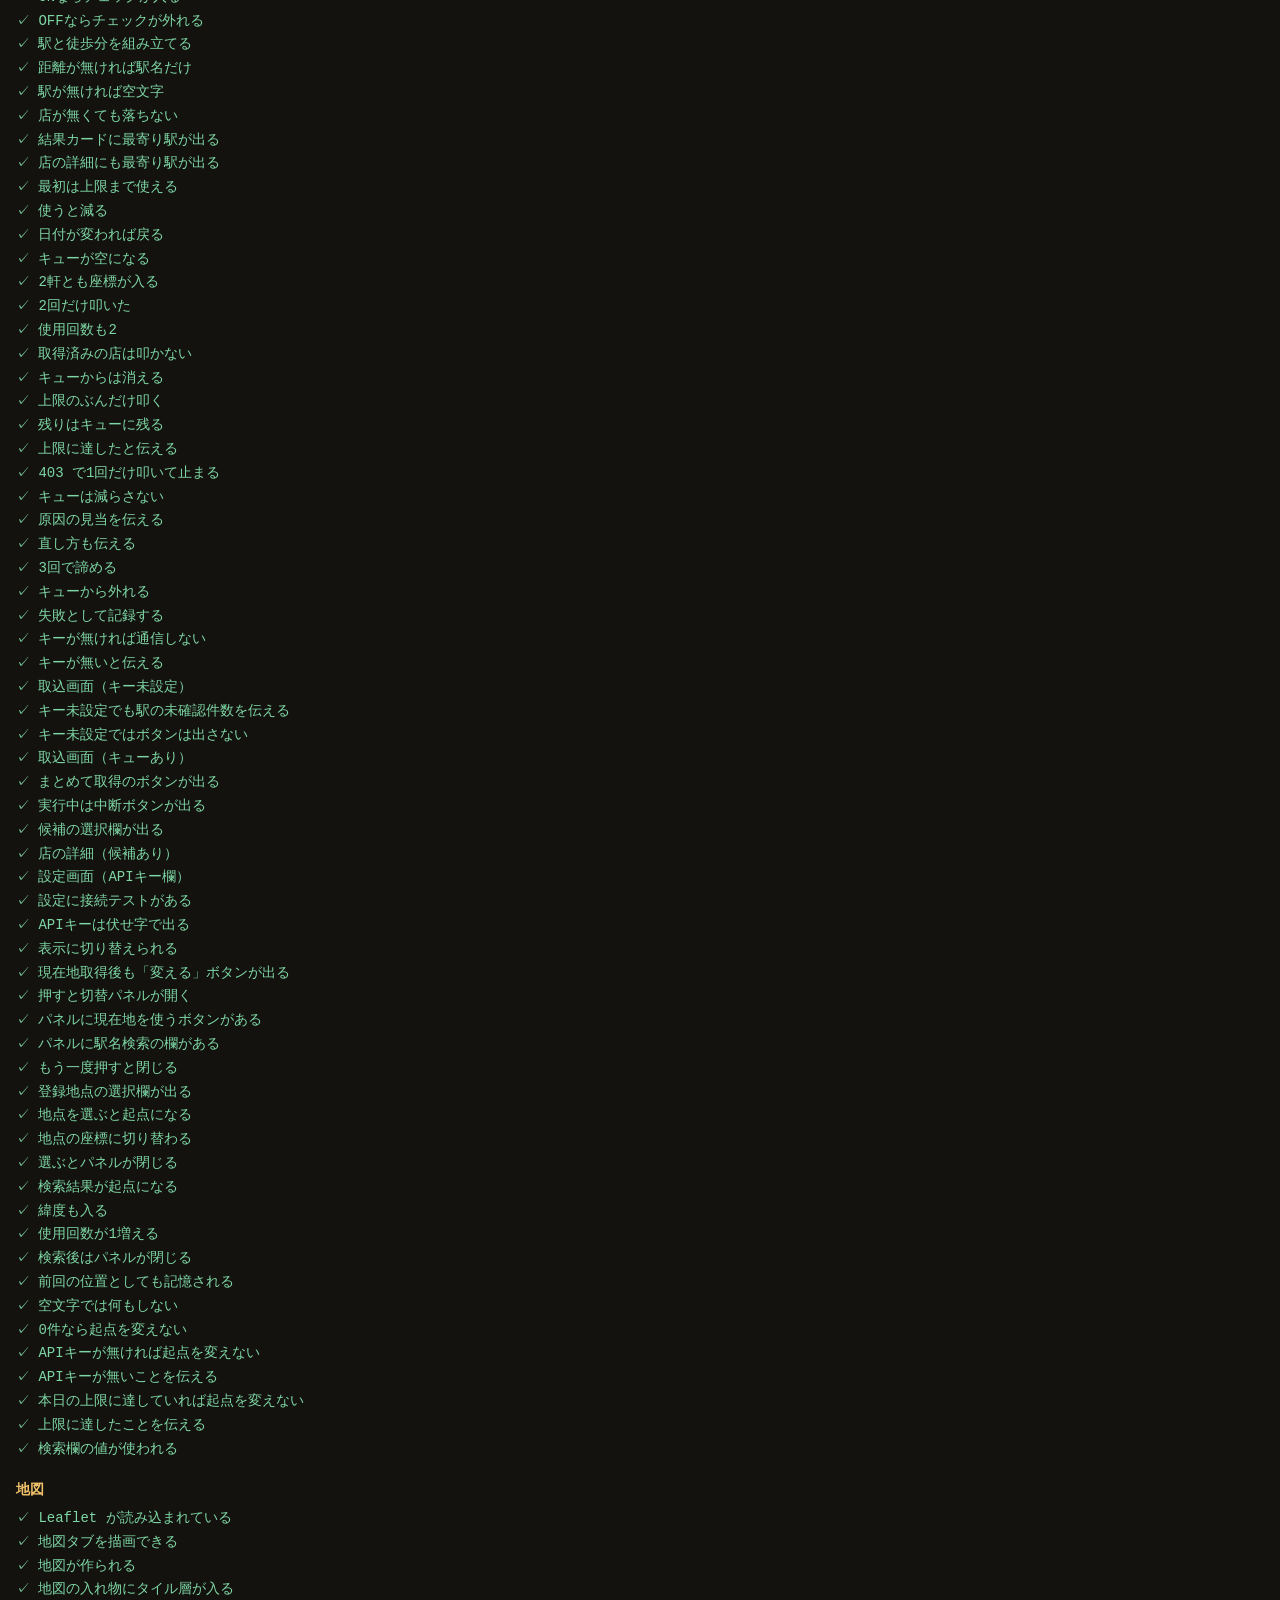
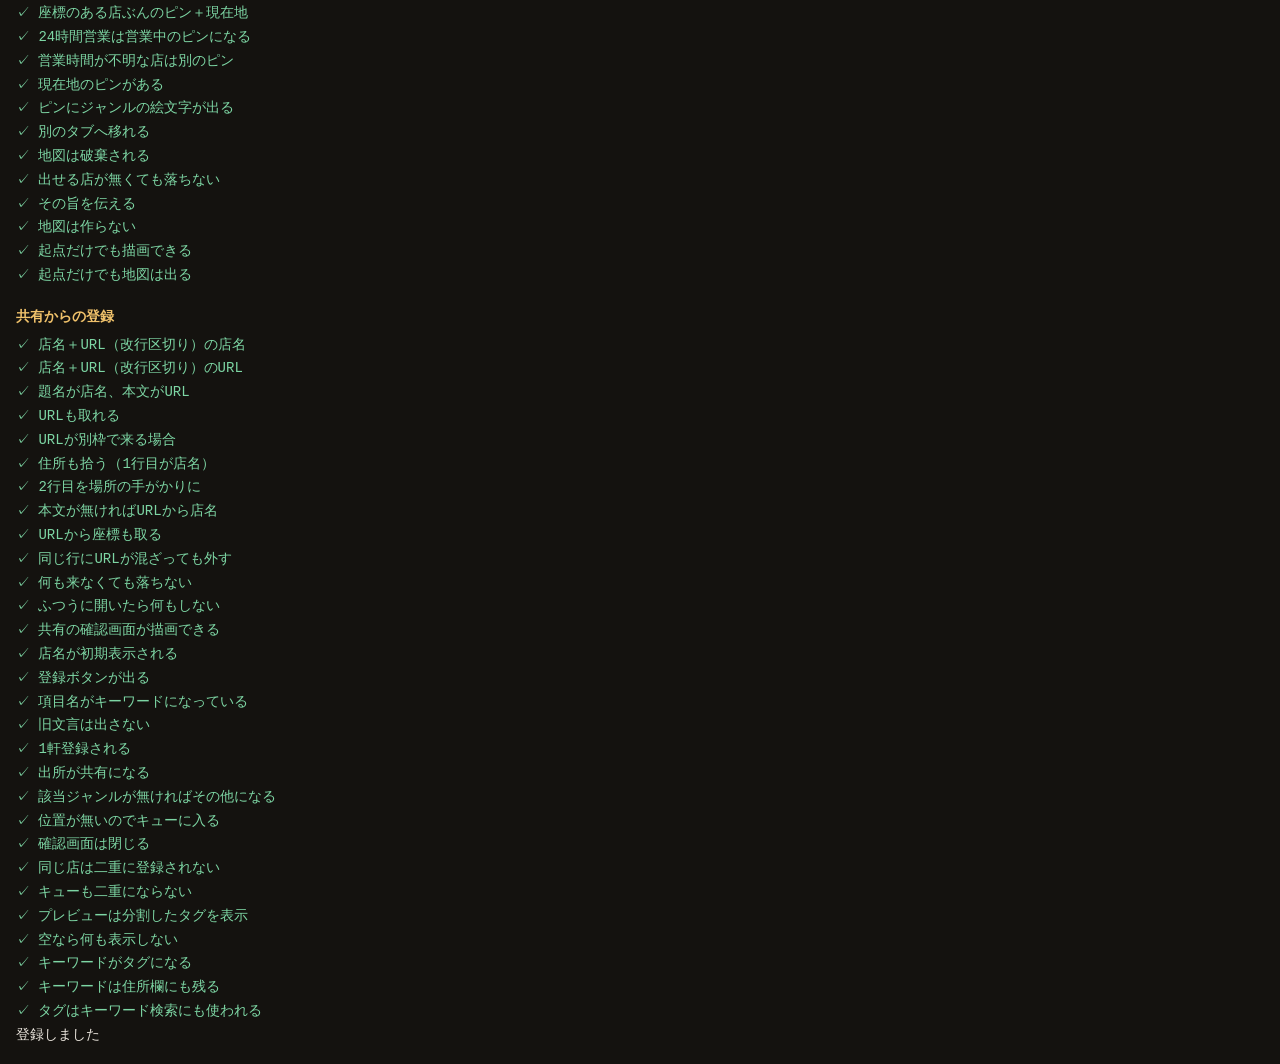
==== commit 1b130e7d: "ジャンル一覧を5種類に整理 削除: ラーメン・焼肉・カレー・イタリアン・洋食・カフェ・アジア 残す: 寿司・居酒屋・和食・中華・その他  既存ユーザーの DB.genres は複製済みで自動更新されな" ====
--- a/tools/test.html
+++ b/tools/test.html
@@ -72,6 +72,11 @@
 window.__alerts = [];
 window.alert = msg => { window.__alerts.push(String(msg)); };
 window.confirm = () => window.__confirmAnswer !== false;   // 既定は「OK」。個別のテストで変えられる
+
+window.onerror = (msg, src, line, col, err) => {
+  document.getElementById('sum').textContent = 'ERROR: ' + msg + ' @' + line + ':' + col + ' ' + (err && err.stack || '');
+  document.getElementById('sum').className = 'ng';
+};
 </script>
 
 <script src="../vendor/leaflet/leaflet.js"></script>
